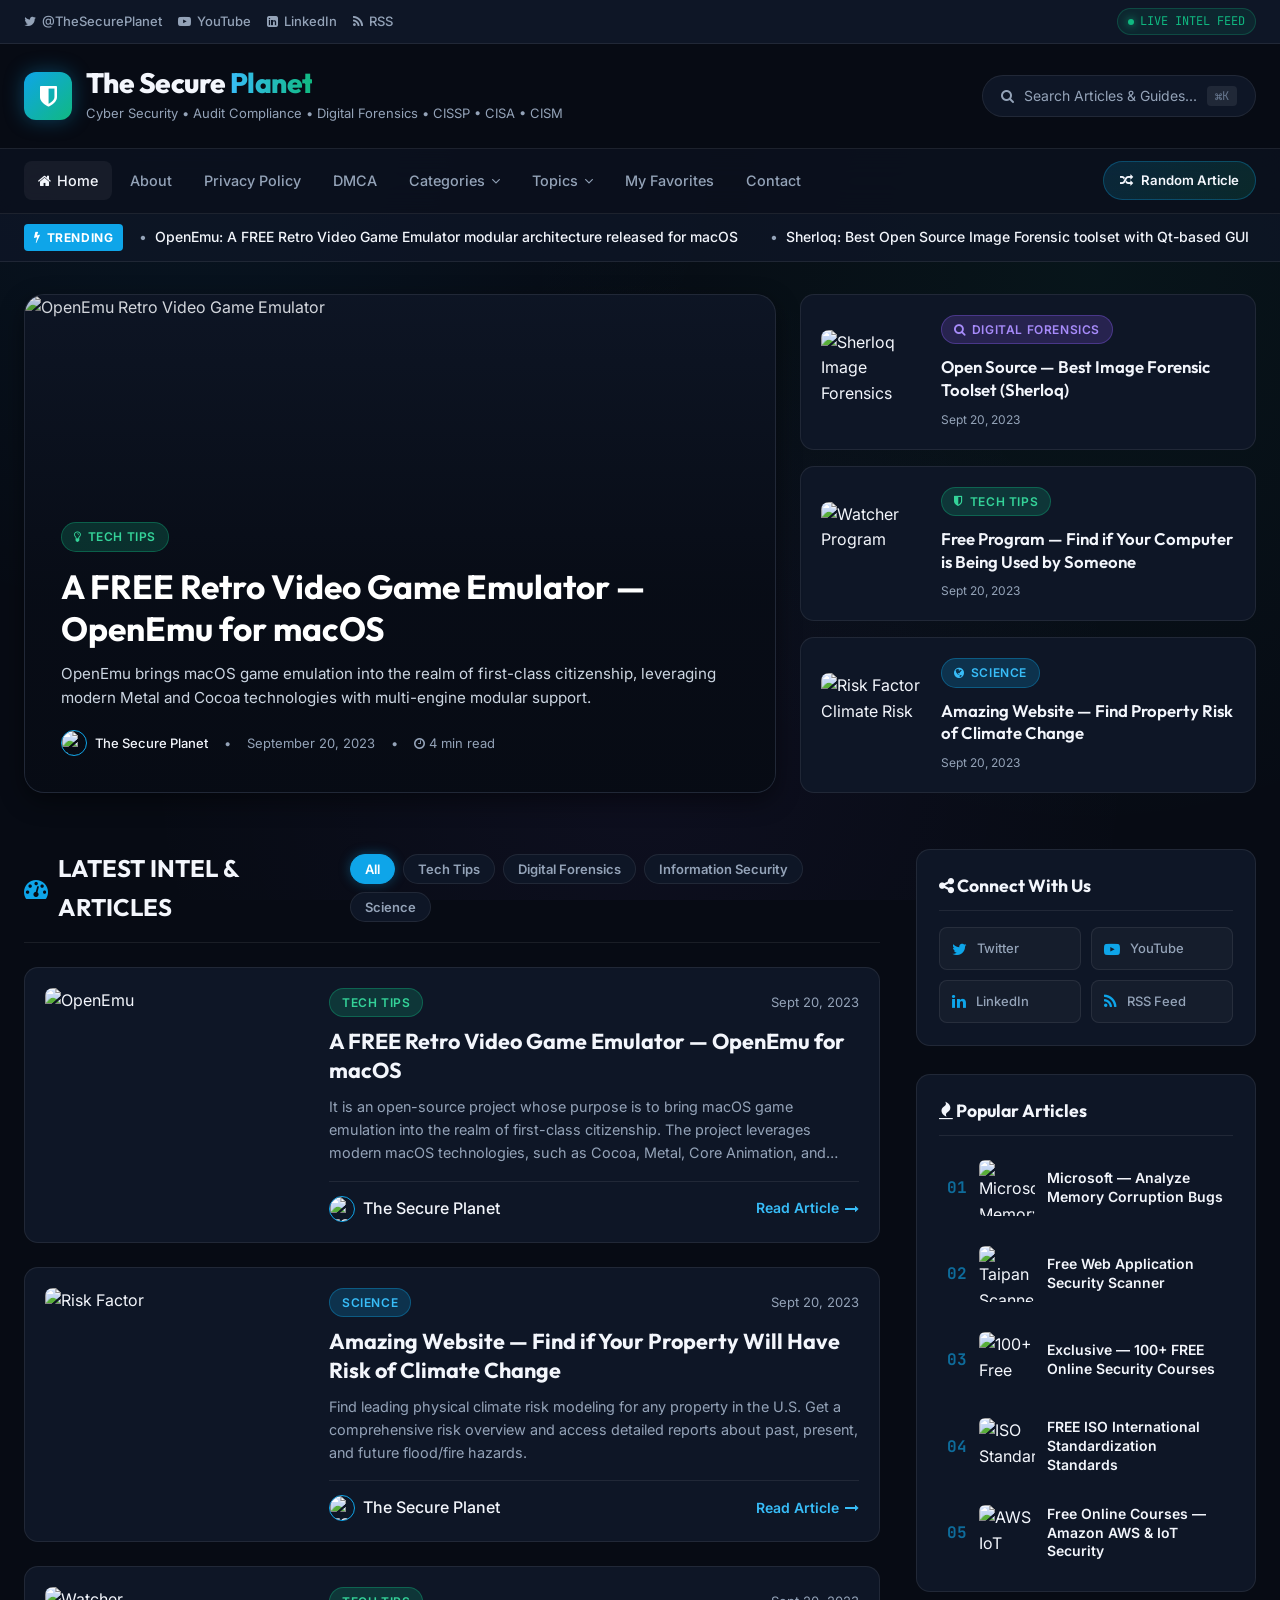
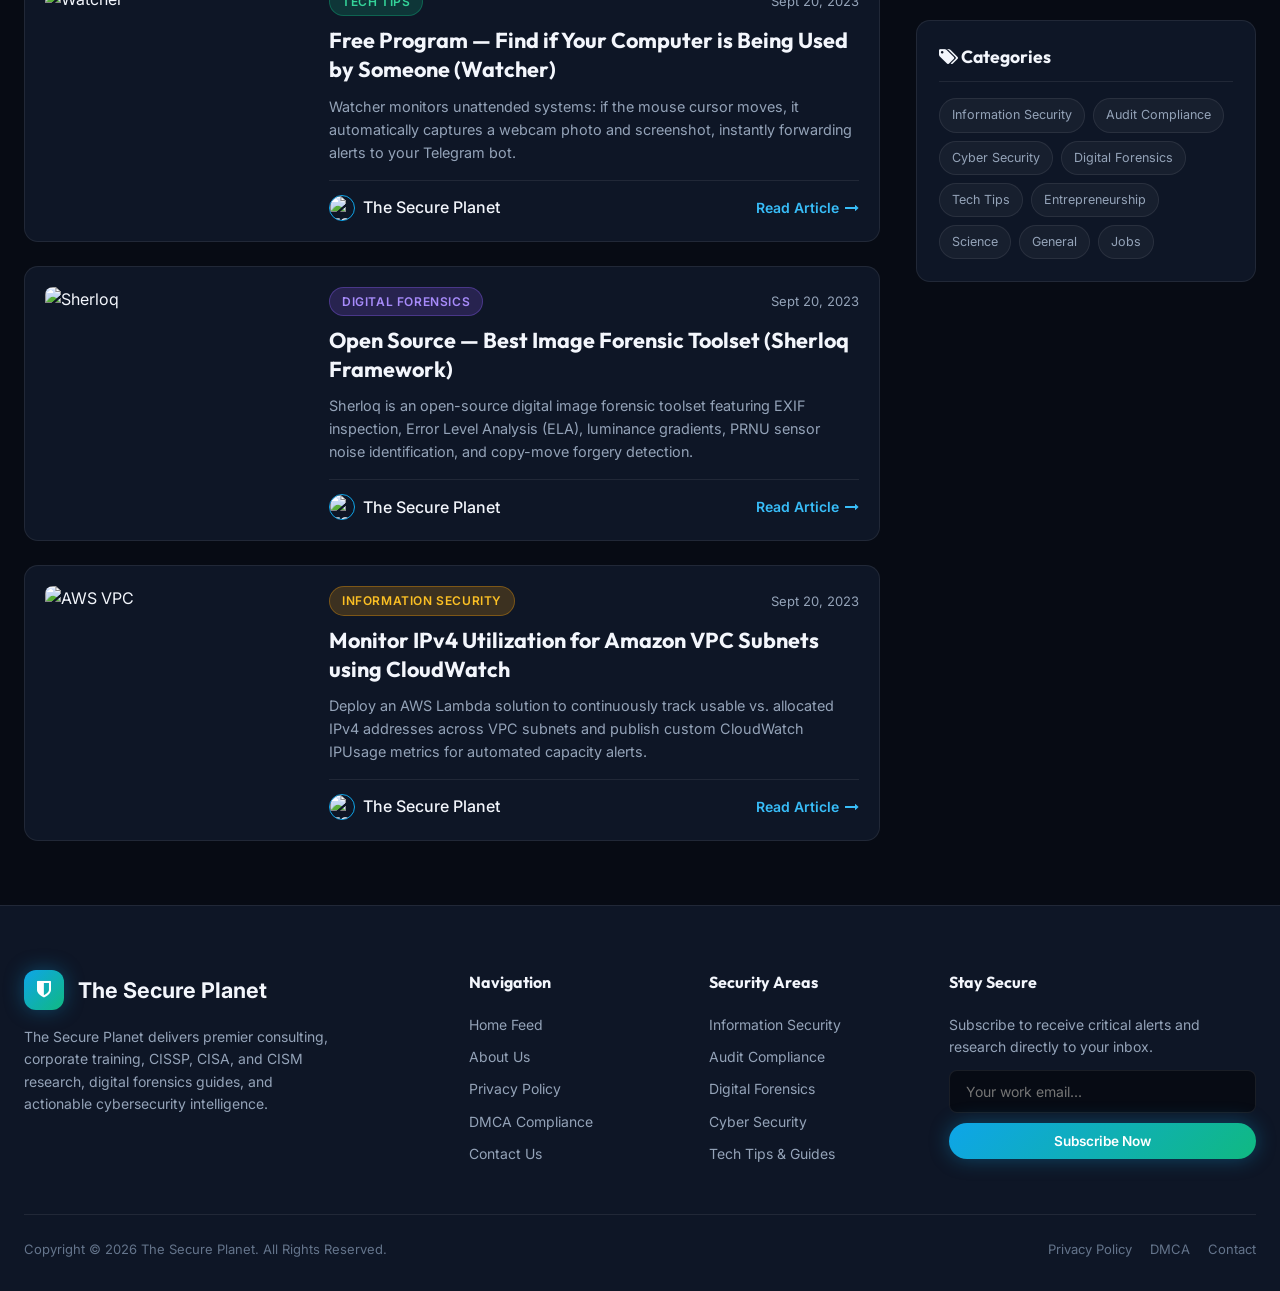
==== index.html @ cfa5892d "Modern minimalistic redesign of www.thesecureplanet.com" ====
<!DOCTYPE html>
<html lang="en">
<head>
  <meta charset="UTF-8" />
  <meta name="viewport" content="width=device-width, initial-scale=1.0" />
  <title>The Secure Planet — Cyber Security, Audit Compliance & Forensics</title>
  <meta name="description" content="The Secure Planet, Cyber Security, Audit Compliance, Digital Forensics, Corporate training, CISSP, CISA, CISM, Information Security consulting" />
  <meta name="keywords" content="The Secure Planet,Information Security,Audit Compliance,Cyber Security,Digital Forensics,TechTips" />
  <link rel="icon" href="https://www.thesecureplanet.com/favicon.ico" />
  
  <!-- FontAwesome 4.7 for exact icon compatibility -->
  <link rel="stylesheet" href="https://maxcdn.bootstrapcdn.com/font-awesome/4.7.0/css/font-awesome.min.css" />
  <!-- Custom Modern Styling -->
  <link rel="stylesheet" href="css/styles.css" />
</head>
<body>

  <!-- TOP BAR -->
  <div class="top-bar">
    <div class="container top-bar-inner">
      <div class="top-social-list">
        <a href="https://www.twitter.com/TheSecurePlanet" target="_blank" title="Twitter">
          <i class="fa fa-twitter"></i> @TheSecurePlanet
        </a>
        <a href="https://goo.gl/t3DX3D" target="_blank" title="YouTube Channel">
          <i class="fa fa-youtube-play"></i> YouTube
        </a>
        <a href="https://www.linkedin.com/in/prakashp" target="_blank" title="LinkedIn">
          <i class="fa fa-linkedin-square"></i> LinkedIn
        </a>
        <a href="https://feeds.feedburner.com/TheSecurePlanet" target="_blank" title="RSS Feeds">
          <i class="fa fa-rss"></i> RSS
        </a>
      </div>
      <div class="top-actions">
        <div class="live-status">
          <span class="live-dot"></span>
          <span>LIVE INTEL FEED</span>
        </div>
      </div>
    </div>
  </div>

  <!-- SITE HEADER -->
  <header class="site-header">
    <div class="container header-branding">
      <div class="brand-logo">
        <a href="index.html" class="logo-shield">
          <i class="fa fa-shield"></i>
        </a>
        <div class="brand-text">
          <h1><a href="index.html">The Secure <span>Planet</span></a></h1>
          <p class="brand-tagline">Cyber Security • Audit Compliance • Digital Forensics • CISSP • CISA • CISM</p>
        </div>
      </div>
      <button class="header-search-btn" id="search-trigger">
        <i class="fa fa-search"></i>
        <span>Search Articles & Guides...</span>
        <span class="search-shortcut">⌘K</span>
      </button>
    </div>
  </header>

  <!-- GLASSMORPHIC STICKY NAVBAR -->
  <nav class="navbar">
    <div class="container navbar-inner">
      <ul class="nav-links">
        <li class="nav-item active">
          <a href="index.html" class="nav-link active-home">
            <i class="fa fa-home"></i> Home
          </a>
        </li>
        <li class="nav-item">
          <a href="about.html" class="nav-link">About</a>
        </li>
        <li class="nav-item">
          <a href="privacy-policy.html" class="nav-link">Privacy Policy</a>
        </li>
        <li class="nav-item">
          <a href="dmca.html" class="nav-link">DMCA</a>
        </li>

        <!-- Categories Dropdown (Matching original site architecture) -->
        <li class="nav-item">
          <a href="#" class="nav-link">
            Categories <i class="fa fa-angle-down"></i>
          </a>
          <div class="dropdown-menu">
            <a href="index.html" class="dropdown-link"><i class="fa fa-shield"></i> Information Security</a>
            <a href="index.html" class="dropdown-link"><i class="fa fa-check-square-o"></i> Audit Compliance</a>
            <a href="index.html" class="dropdown-link"><i class="fa fa-lock"></i> Cyber Security</a>
            <a href="index.html" class="dropdown-link"><i class="fa fa-search-plus"></i> Digital Forensics</a>
            <a href="index.html" class="dropdown-link"><i class="fa fa-lightbulb-o"></i> Tech Tips</a>
            <a href="index.html" class="dropdown-link"><i class="fa fa-rocket"></i> Entrepreneurship</a>
            <a href="index.html" class="dropdown-link"><i class="fa fa-folder-open-o"></i> General</a>
            <a href="index.html" class="dropdown-link"><i class="fa fa-briefcase"></i> Jobs</a>
          </div>
        </li>

        <!-- The Secure Planet Special Menu -->
        <li class="nav-item">
          <a href="#" class="nav-link">
            Topics <i class="fa fa-angle-down"></i>
          </a>
          <div class="dropdown-menu">
            <a href="index.html" class="dropdown-link"><i class="fa fa-terminal"></i> Science</a>
            <a href="index.html" class="dropdown-link"><i class="fa fa-server"></i> Cloud & AWS Security</a>
            <a href="index.html" class="dropdown-link"><i class="fa fa-book"></i> ISO Standards</a>
            <a href="index.html" class="dropdown-link"><i class="fa fa-graduation-cap"></i> Corporate Training</a>
          </div>
        </li>

        <li class="nav-item">
          <a href="post.html" class="nav-link">My Favorites</a>
        </li>
        <li class="nav-item">
          <a href="contact.html" class="nav-link">Contact</a>
        </li>
      </ul>

      <div class="nav-tools">
        <a href="post.html" class="random-post-btn">
          <i class="fa fa-random"></i> Random Article
        </a>
        <button class="mobile-nav-toggle" aria-label="Toggle Menu">
          <i class="fa fa-bars"></i>
        </button>
      </div>
    </div>
  </nav>

  <!-- LIVE BREAKING NEWS TICKER -->
  <div class="news-ticker-bar">
    <div class="container ticker-wrapper">
      <div class="ticker-badge">
        <i class="fa fa-bolt"></i> TRENDING
      </div>
      <div class="ticker-content">
        <div class="ticker-items">
          <div class="ticker-item">
            <span>•</span>
            <a href="post.html">OpenEmu: A FREE Retro Video Game Emulator modular architecture released for macOS</a>
          </div>
          <div class="ticker-item">
            <span>•</span>
            <a href="post.html">Sherloq: Best Open Source Image Forensic toolset with Qt-based GUI</a>
          </div>
          <div class="ticker-item">
            <span>•</span>
            <a href="post.html">Monitor IPv4 utilization for Amazon VPC Subnets with CloudWatch custom metrics</a>
          </div>
          <div class="ticker-item">
            <span>•</span>
            <a href="post.html">India Government releases guideline for Cyber Security in the Power Sector</a>
          </div>
        </div>
      </div>
    </div>
  </div>

  <!-- HERO SPOTLIGHT SECTION -->
  <section class="hero-section">
    <div class="container hero-grid">
      
      <!-- Main Featured Card -->
      <article class="hero-main-card">
        <img src="https://blogger.googleusercontent.com/img/b/R29vZ2xl/AVvXsEhvWwS2mNvKHmo2PHc1Tw5nOTHwQkQDmBKVFsgjzniRXVyqvV911niEBD67Qr1B_ttMeJwpaQz77orAPJg8nRWhuVauwJTPytWSDwo7agUqQcUwjq1DhcZRAO9rQTO0tJUSPB1DZqRsD1Ll_pCfzRwgBL88fffUf-3ttR7uOMKOYFIY893v-tb0US8z_afw/w640-h461/Emu.png" alt="OpenEmu Retro Video Game Emulator" class="hero-main-bg" />
        <div class="hero-overlay"></div>
        <div class="hero-content">
          <span class="cat-badge tech-tips"><i class="fa fa-lightbulb-o"></i> Tech Tips</span>
          <h2 class="hero-title">
            <a href="post.html">A FREE Retro Video Game Emulator — OpenEmu for macOS</a>
          </h2>
          <p class="hero-summary">
            OpenEmu brings macOS game emulation into the realm of first-class citizenship, leveraging modern Metal and Cocoa technologies with multi-engine modular support.
          </p>
          <div class="meta-row">
            <div class="author-chip">
              <img src="https://blogger.googleusercontent.com/img/b/R29vZ2xl/AVvXsEg33fLV-eMF__aAJ8TfolBbXg8p5lUk8cVnZ2fcl-wGIMurRrvKpJqrbbSFqGCFOSKOYSy17Nit5uk8Znu1X0bbzQmR91PJJYDWyQteHGZEF3c_1g9PJ5aq7QKFjf4qJBo/s114/TSP.jpg" alt="Author Avatar" />
              <span>The Secure Planet</span>
            </div>
            <span>•</span>
            <span>September 20, 2023</span>
            <span>•</span>
            <span><i class="fa fa-clock-o"></i> 4 min read</span>
          </div>
        </div>
      </article>

      <!-- Side Featured Grid -->
      <div class="hero-side-grid">
        <article class="side-feature-card">
          <a href="post.html" class="side-thumb">
            <img src="https://blogger.googleusercontent.com/img/b/R29vZ2xl/AVvXsEhEevf8c51ZKIDwKTZtNFtoMJqLwudvCMD-wGtk6ifqgYoNNPpAFJcbnMf52rzspNJluYWjf1Tr6fY3WIdsQVcykGWAT5CqY667rOyQoPehn0Dmd-_hNotYqLDaNYvTOHXPlUjw73ohWp9pH6te9wpy2hbBswThf95S1bl_2sgsGTy9Sp7LiOoYIct_P8Sy/w640-h377/Image%20Forensic.png" alt="Sherloq Image Forensics" />
          </a>
          <div class="side-info">
            <span class="cat-badge forensics" style="margin-bottom:6px;"><i class="fa fa-search"></i> Digital Forensics</span>
            <h3 class="side-title">
              <a href="post.html">Open Source — Best Image Forensic Toolset (Sherloq)</a>
            </h3>
            <div class="meta-row" style="font-size:0.75rem;">
              <span>Sept 20, 2023</span>
            </div>
          </div>
        </article>

        <article class="side-feature-card">
          <a href="post.html" class="side-thumb">
            <img src="https://blogger.googleusercontent.com/img/b/R29vZ2xl/AVvXsEhDD3Zvhk5KXNnV4uqRCmAPQ9qN_YCd0A8VvfRTv6dCREMfoiOq2FS_wR2TsFPf4wTTA18bs1ESNkzjEXarSS48lmT24OHBzuJdqz7CK7mpbtUCutsUFKTy7Wp0nrBigvfr9Dm4y_beQtUedPFEa9YVBsurT74ECKyDH2K48qTa3aHbN6-BciFPaOFMoKn2/w640-h152/Watcher.png" alt="Watcher Program" />
          </a>
          <div class="side-info">
            <span class="cat-badge tech-tips" style="margin-bottom:6px;"><i class="fa fa-shield"></i> Tech Tips</span>
            <h3 class="side-title">
              <a href="post.html">Free Program — Find if Your Computer is Being Used by Someone</a>
            </h3>
            <div class="meta-row" style="font-size:0.75rem;">
              <span>Sept 20, 2023</span>
            </div>
          </div>
        </article>

        <article class="side-feature-card">
          <a href="post.html" class="side-thumb">
            <img src="https://blogger.googleusercontent.com/img/b/R29vZ2xl/AVvXsEg40aFbGvdWEY86Rq1B5oZ7ilikDZONH5y-ciKb4akKPr619P6raWf0-mi9nKV7lDvhrLW94DJxtUT-8WqBF-VauGIYynOOsSS7MhzH2DbEzSpVDQR57WqrF1m8z3P16E6Lt_gytMGAVYQygbr1YJ_a1BhXCVuqiVYMS71s9GAzJufi1Z0Y780weJp3vRye/s16000/Risk%20Factor.png" alt="Risk Factor Climate Risk" />
          </a>
          <div class="side-info">
            <span class="cat-badge science" style="margin-bottom:6px;"><i class="fa fa-globe"></i> Science</span>
            <h3 class="side-title">
              <a href="post.html">Amazing Website — Find Property Risk of Climate Change</a>
            </h3>
            <div class="meta-row" style="font-size:0.75rem;">
              <span>Sept 20, 2023</span>
            </div>
          </div>
        </article>
      </div>

    </div>
  </section>

  <!-- MAIN AREA (ARTICLES + SIDEBAR) -->
  <main class="main-content-area">
    <div class="container layout-grid">
      
      <!-- LEFT MAIN CONTENT -->
      <section class="main-feed">
        <div class="section-header">
          <h2 class="section-heading">
            <i class="fa fa-tachometer"></i> LATEST INTEL & ARTICLES
          </h2>
          
          <!-- Category Filter Pills -->
          <div class="filter-tabs">
            <button class="filter-pill active" data-filter="all">All</button>
            <button class="filter-pill" data-filter="Tech Tips">Tech Tips</button>
            <button class="filter-pill" data-filter="Digital Forensics">Digital Forensics</button>
            <button class="filter-pill" data-filter="Information Security">Information Security</button>
            <button class="filter-pill" data-filter="Science">Science</button>
          </div>
        </div>

        <div class="articles-feed">

          <!-- Card 1 -->
          <article class="article-card" data-category="Tech Tips">
            <a href="post.html" class="article-thumb">
              <img src="https://blogger.googleusercontent.com/img/b/R29vZ2xl/AVvXsEhvWwS2mNvKHmo2PHc1Tw5nOTHwQkQDmBKVFsgjzniRXVyqvV911niEBD67Qr1B_ttMeJwpaQz77orAPJg8nRWhuVauwJTPytWSDwo7agUqQcUwjq1DhcZRAO9rQTO0tJUSPB1DZqRsD1Ll_pCfzRwgBL88fffUf-3ttR7uOMKOYFIY893v-tb0US8z_afw/w640-h461/Emu.png" alt="OpenEmu" />
            </a>
            <div class="article-info">
              <div>
                <div class="article-header-meta">
                  <span class="cat-badge tech-tips" style="margin-bottom:0;">Tech Tips</span>
                  <span class="meta-row">Sept 20, 2023</span>
                </div>
                <h3 class="article-title">
                  <a href="post.html">A FREE Retro Video Game Emulator — OpenEmu for macOS</a>
                </h3>
                <p class="article-excerpt">
                  It is an open-source project whose purpose is to bring macOS game emulation into the realm of first-class citizenship. The project leverages modern macOS technologies, such as Cocoa, Metal, Core Animation, and auto-updating via Sparkle.
                </p>
              </div>
              <div class="article-footer">
                <div class="author-chip">
                  <img src="https://blogger.googleusercontent.com/img/b/R29vZ2xl/AVvXsEg33fLV-eMF__aAJ8TfolBbXg8p5lUk8cVnZ2fcl-wGIMurRrvKpJqrbbSFqGCFOSKOYSy17Nit5uk8Znu1X0bbzQmR91PJJYDWyQteHGZEF3c_1g9PJ5aq7QKFjf4qJBo/s114/TSP.jpg" alt="TSP" />
                  <span>The Secure Planet</span>
                </div>
                <a href="post.html" class="read-more-link">
                  Read Article <i class="fa fa-long-arrow-right"></i>
                </a>
              </div>
            </div>
          </article>

          <!-- Card 2 -->
          <article class="article-card" data-category="Science">
            <a href="post.html" class="article-thumb">
              <img src="https://blogger.googleusercontent.com/img/b/R29vZ2xl/AVvXsEg40aFbGvdWEY86Rq1B5oZ7ilikDZONH5y-ciKb4akKPr619P6raWf0-mi9nKV7lDvhrLW94DJxtUT-8WqBF-VauGIYynOOsSS7MhzH2DbEzSpVDQR57WqrF1m8z3P16E6Lt_gytMGAVYQygbr1YJ_a1BhXCVuqiVYMS71s9GAzJufi1Z0Y780weJp3vRye/s16000/Risk%20Factor.png" alt="Risk Factor" />
            </a>
            <div class="article-info">
              <div>
                <div class="article-header-meta">
                  <span class="cat-badge science" style="margin-bottom:0;">Science</span>
                  <span class="meta-row">Sept 20, 2023</span>
                </div>
                <h3 class="article-title">
                  <a href="post.html">Amazing Website — Find if Your Property Will Have Risk of Climate Change</a>
                </h3>
                <p class="article-excerpt">
                  Find leading physical climate risk modeling for any property in the U.S. Get a comprehensive risk overview and access detailed reports about past, present, and future flood/fire hazards.
                </p>
              </div>
              <div class="article-footer">
                <div class="author-chip">
                  <img src="https://blogger.googleusercontent.com/img/b/R29vZ2xl/AVvXsEg33fLV-eMF__aAJ8TfolBbXg8p5lUk8cVnZ2fcl-wGIMurRrvKpJqrbbSFqGCFOSKOYSy17Nit5uk8Znu1X0bbzQmR91PJJYDWyQteHGZEF3c_1g9PJ5aq7QKFjf4qJBo/s114/TSP.jpg" alt="TSP" />
                  <span>The Secure Planet</span>
                </div>
                <a href="post.html" class="read-more-link">
                  Read Article <i class="fa fa-long-arrow-right"></i>
                </a>
              </div>
            </div>
          </article>

          <!-- Card 3 -->
          <article class="article-card" data-category="Tech Tips">
            <a href="post.html" class="article-thumb">
              <img src="https://blogger.googleusercontent.com/img/b/R29vZ2xl/AVvXsEhDD3Zvhk5KXNnV4uqRCmAPQ9qN_YCd0A8VvfRTv6dCREMfoiOq2FS_wR2TsFPf4wTTA18bs1ESNkzjEXarSS48lmT24OHBzuJdqz7CK7mpbtUCutsUFKTy7Wp0nrBigvfr9Dm4y_beQtUedPFEa9YVBsurT74ECKyDH2K48qTa3aHbN6-BciFPaOFMoKn2/w640-h152/Watcher.png" alt="Watcher" />
            </a>
            <div class="article-info">
              <div>
                <div class="article-header-meta">
                  <span class="cat-badge tech-tips" style="margin-bottom:0;">Tech Tips</span>
                  <span class="meta-row">Sept 20, 2023</span>
                </div>
                <h3 class="article-title">
                  <a href="post.html">Free Program — Find if Your Computer is Being Used by Someone (Watcher)</a>
                </h3>
                <p class="article-excerpt">
                  Watcher monitors unattended systems: if the mouse cursor moves, it automatically captures a webcam photo and screenshot, instantly forwarding alerts to your Telegram bot.
                </p>
              </div>
              <div class="article-footer">
                <div class="author-chip">
                  <img src="https://blogger.googleusercontent.com/img/b/R29vZ2xl/AVvXsEg33fLV-eMF__aAJ8TfolBbXg8p5lUk8cVnZ2fcl-wGIMurRrvKpJqrbbSFqGCFOSKOYSy17Nit5uk8Znu1X0bbzQmR91PJJYDWyQteHGZEF3c_1g9PJ5aq7QKFjf4qJBo/s114/TSP.jpg" alt="TSP" />
                  <span>The Secure Planet</span>
                </div>
                <a href="post.html" class="read-more-link">
                  Read Article <i class="fa fa-long-arrow-right"></i>
                </a>
              </div>
            </div>
          </article>

          <!-- Card 4 -->
          <article class="article-card" data-category="Digital Forensics">
            <a href="post.html" class="article-thumb">
              <img src="https://blogger.googleusercontent.com/img/b/R29vZ2xl/AVvXsEhEevf8c51ZKIDwKTZtNFtoMJqLwudvCMD-wGtk6ifqgYoNNPpAFJcbnMf52rzspNJluYWjf1Tr6fY3WIdsQVcykGWAT5CqY667rOyQoPehn0Dmd-_hNotYqLDaNYvTOHXPlUjw73ohWp9pH6te9wpy2hbBswThf95S1bl_2sgsGTy9Sp7LiOoYIct_P8Sy/w640-h377/Image%20Forensic.png" alt="Sherloq" />
            </a>
            <div class="article-info">
              <div>
                <div class="article-header-meta">
                  <span class="cat-badge forensics" style="margin-bottom:0;">Digital Forensics</span>
                  <span class="meta-row">Sept 20, 2023</span>
                </div>
                <h3 class="article-title">
                  <a href="post.html">Open Source — Best Image Forensic Toolset (Sherloq Framework)</a>
                </h3>
                <p class="article-excerpt">
                  Sherloq is an open-source digital image forensic toolset featuring EXIF inspection, Error Level Analysis (ELA), luminance gradients, PRNU sensor noise identification, and copy-move forgery detection.
                </p>
              </div>
              <div class="article-footer">
                <div class="author-chip">
                  <img src="https://blogger.googleusercontent.com/img/b/R29vZ2xl/AVvXsEg33fLV-eMF__aAJ8TfolBbXg8p5lUk8cVnZ2fcl-wGIMurRrvKpJqrbbSFqGCFOSKOYSy17Nit5uk8Znu1X0bbzQmR91PJJYDWyQteHGZEF3c_1g9PJ5aq7QKFjf4qJBo/s114/TSP.jpg" alt="TSP" />
                  <span>The Secure Planet</span>
                </div>
                <a href="post.html" class="read-more-link">
                  Read Article <i class="fa fa-long-arrow-right"></i>
                </a>
              </div>
            </div>
          </article>

          <!-- Card 5 -->
          <article class="article-card" data-category="Information Security">
            <a href="post.html" class="article-thumb">
              <img src="https://blogger.googleusercontent.com/img/b/R29vZ2xl/AVvXsEhG7IvmikM15gkakaoJM_CNtXT5wbej0_lD3hg8WnPhmRuVBq_j49ohmuUfqDRuKI0DgcPud0qXnnzjfsWoz5CGKXMBdo6Hga6LiX8SwBJhGcEz7rXPCtbbEh4GOdEjBIWgdIIgsJbGrYKfcZSipaMksUprkcYwGO9f5b72Gb2HcP4oOmsf6BB8QbQtsEhp/w640-h198/IP4AWS.png" alt="AWS VPC" />
            </a>
            <div class="article-info">
              <div>
                <div class="article-header-meta">
                  <span class="cat-badge infosec" style="margin-bottom:0;">Information Security</span>
                  <span class="meta-row">Sept 20, 2023</span>
                </div>
                <h3 class="article-title">
                  <a href="post.html">Monitor IPv4 Utilization for Amazon VPC Subnets using CloudWatch</a>
                </h3>
                <p class="article-excerpt">
                  Deploy an AWS Lambda solution to continuously track usable vs. allocated IPv4 addresses across VPC subnets and publish custom CloudWatch IPUsage metrics for automated capacity alerts.
                </p>
              </div>
              <div class="article-footer">
                <div class="author-chip">
                  <img src="https://blogger.googleusercontent.com/img/b/R29vZ2xl/AVvXsEg33fLV-eMF__aAJ8TfolBbXg8p5lUk8cVnZ2fcl-wGIMurRrvKpJqrbbSFqGCFOSKOYSy17Nit5uk8Znu1X0bbzQmR91PJJYDWyQteHGZEF3c_1g9PJ5aq7QKFjf4qJBo/s114/TSP.jpg" alt="TSP" />
                  <span>The Secure Planet</span>
                </div>
                <a href="post.html" class="read-more-link">
                  Read Article <i class="fa fa-long-arrow-right"></i>
                </a>
              </div>
            </div>
          </article>

        </div>
      </section>

      <!-- RIGHT MINIMALISTIC SIDEBAR -->
      <aside class="sidebar">

        <!-- Social Connect Grid -->
        <div class="sidebar-widget">
          <h3 class="widget-title">
            <span><i class="fa fa-share-alt"></i> Connect With Us</span>
          </h3>
          <div class="social-grid">
            <a href="https://www.twitter.com/TheSecurePlanet" target="_blank" class="social-tile">
              <i class="fa fa-twitter"></i> Twitter
            </a>
            <a href="https://goo.gl/t3DX3D" target="_blank" class="social-tile">
              <i class="fa fa-youtube-play"></i> YouTube
            </a>
            <a href="https://www.linkedin.com/in/prakashp" target="_blank" class="social-tile">
              <i class="fa fa-linkedin"></i> LinkedIn
            </a>
            <a href="https://feeds.feedburner.com/TheSecurePlanet" target="_blank" class="social-tile">
              <i class="fa fa-rss"></i> RSS Feed
            </a>
          </div>
        </div>

        <!-- Popular Posts Feed (Exact live articles from old site) -->
        <div class="sidebar-widget">
          <h3 class="widget-title">
            <span><i class="fa fa-fire"></i> Popular Articles</span>
          </h3>
          <div class="popular-list">
            
            <a href="post.html" class="popular-item">
              <span class="popular-item-number">01</span>
              <div class="popular-thumb">
                <img src="https://blogger.googleusercontent.com/img/b/R29vZ2xl/AVvXsEgd_-SZNNTTXFsgSVmvz5clcFtY-8-gNtikAFKOpaSca97fxxOOqsnApMOHG6luzjCnDO2hyphenhyphen8hR95qj9COiMA0YmUZs2-_qkCrTRdVSWXG_rD1E4ceQKswzkyRDOzTJX-rG1ply5rtrsus4/s72-c/VulnScan.png" alt="Microsoft Memory Corruption" />
              </div>
              <span class="popular-title">Microsoft — Analyze Memory Corruption Bugs</span>
            </a>

            <a href="post.html" class="popular-item">
              <span class="popular-item-number">02</span>
              <div class="popular-thumb">
                <img src="https://blogger.googleusercontent.com/img/b/R29vZ2xl/AVvXsEiCh5rJQAflR9_zGGyGILw7k1z1rAZIA5024G6kxgRff8m8PrVmnzwPSVNDvZnmfG9JQxVNQhTUChSQv1olVz577P2wBv3y1FNHQe_uD0xOypjrKKoYy9UwchQQmJ2VW_IhQnvw0jzFSsm9/s72-c/Taipan.jpg" alt="Taipan Scanner" />
              </div>
              <span class="popular-title">Free Web Application Security Scanner</span>
            </a>

            <a href="post.html" class="popular-item">
              <span class="popular-item-number">03</span>
              <div class="popular-thumb">
                <img src="https://blogger.googleusercontent.com/img/b/R29vZ2xl/AVvXsEi2axbFGRbCoIOSMOTkJXiQRC_EupUSHMUU9tiB2B2hsAEOs4PTr9kWvA2oLqaboZAhBm_fYE8GahL_42qykROWiWiLqPURFMRS9wJ8JSL3xdjrWXYZk4AKtCIplhifBbIJlMoSqkJv5qRe/s72-c/FreeCourses.jpg" alt="100+ Free Courses" />
              </div>
              <span class="popular-title">Exclusive — 100+ FREE Online Security Courses</span>
            </a>

            <a href="post.html" class="popular-item">
              <span class="popular-item-number">04</span>
              <div class="popular-thumb">
                <img src="https://blogger.googleusercontent.com/img/b/R29vZ2xl/AVvXsEijXo_rItrvSbPoBTQc4RLW2qr5nxxJX6ua2OEXrWLASj0hQfPgaSQpN0hz28g2WXjxG6sRjYAbBx1RoLVH2XvWq8HskdFoFxAh8QOlKUzzqi-WyN0s2HtDT5fUUb5g03lk3mIWFbcpxzTa/s72-c/ISO.jpg" alt="ISO Standards" />
              </div>
              <span class="popular-title">FREE ISO International Standardization Standards</span>
            </a>

            <a href="post.html" class="popular-item">
              <span class="popular-item-number">05</span>
              <div class="popular-thumb">
                <img src="https://blogger.googleusercontent.com/img/b/R29vZ2xl/AVvXsEi6wHLFCOMgF9vMUp57WnN_13byeZuh5tA9P7eamIDgpyvUFnGzlP5cD5zoKkvHRzNYUC3WqLXUxoWQ4_GVJyAheZesVPQ3el4UAr9PRNkuF1Iiu8uwaOvRsTIMDwFAur_M2DY_3VaU3CyI/s72-c/AWS.png" alt="AWS IoT" />
              </div>
              <span class="popular-title">Free Online Courses — Amazon AWS & IoT Security</span>
            </a>

          </div>
        </div>

        <!-- Categories Cloud -->
        <div class="sidebar-widget">
          <h3 class="widget-title">
            <span><i class="fa fa-tags"></i> Categories</span>
          </h3>
          <div class="categories-cloud">
            <a href="index.html" class="category-tag">Information Security</a>
            <a href="index.html" class="category-tag">Audit Compliance</a>
            <a href="index.html" class="category-tag">Cyber Security</a>
            <a href="index.html" class="category-tag">Digital Forensics</a>
            <a href="index.html" class="category-tag">Tech Tips</a>
            <a href="index.html" class="category-tag">Entrepreneurship</a>
            <a href="index.html" class="category-tag">Science</a>
            <a href="index.html" class="category-tag">General</a>
            <a href="index.html" class="category-tag">Jobs</a>
          </div>
        </div>

      </aside>

    </div>
  </main>

  <!-- SITE FOOTER -->
  <footer class="site-footer">
    <div class="container">
      <div class="footer-grid">
        
        <!-- Brand Info -->
        <div class="footer-brand">
          <a href="index.html" class="brand-logo" style="margin-bottom:12px;">
            <span class="logo-shield" style="width:40px;height:40px;font-size:1.2rem;"><i class="fa fa-shield"></i></span>
            <span class="brand-text" style="font-size:1.35rem;font-weight:700;">The Secure Planet</span>
          </a>
          <p>
            The Secure Planet delivers premier consulting, corporate training, CISSP, CISA, and CISM research, digital forensics guides, and actionable cybersecurity intelligence.
          </p>
        </div>

        <!-- Navigation -->
        <div class="footer-col">
          <h4>Navigation</h4>
          <div class="footer-links">
            <a href="index.html">Home Feed</a>
            <a href="about.html">About Us</a>
            <a href="privacy-policy.html">Privacy Policy</a>
            <a href="dmca.html">DMCA Compliance</a>
            <a href="contact.html">Contact Us</a>
          </div>
        </div>

        <!-- Topics -->
        <div class="footer-col">
          <h4>Security Areas</h4>
          <div class="footer-links">
            <a href="index.html">Information Security</a>
            <a href="index.html">Audit Compliance</a>
            <a href="index.html">Digital Forensics</a>
            <a href="index.html">Cyber Security</a>
            <a href="index.html">Tech Tips & Guides</a>
          </div>
        </div>

        <!-- Newsletter -->
        <div class="footer-col">
          <h4>Stay Secure</h4>
          <p style="font-size:0.875rem;color:var(--text-secondary);">
            Subscribe to receive critical alerts and research directly to your inbox.
          </p>
          <form class="newsletter-form" onsubmit="event.preventDefault(); alert('Subscribed successfully!');">
            <input type="email" placeholder="Your work email..." class="newsletter-input" required />
            <button type="submit" class="btn-primary" style="padding:10px 18px;font-size:0.85rem;justify-content:center;">
              Subscribe Now
            </button>
          </form>
        </div>

      </div>

      <!-- Copyright Bottom Bar -->
      <div class="footer-bottom">
        <div>Copyright © 2026 The Secure Planet. All Rights Reserved.</div>
        <div style="display:flex;gap:18px;">
          <a href="privacy-policy.html">Privacy Policy</a>
          <a href="dmca.html">DMCA</a>
          <a href="contact.html">Contact</a>
        </div>
      </div>
    </div>
  </footer>

  <!-- SEARCH MODAL OVERLAY -->
  <div class="search-modal" id="search-modal">
    <div class="search-modal-content">
      <div class="search-input-wrapper">
        <i class="fa fa-search"></i>
        <input type="text" id="search-input" class="search-modal-input" placeholder="Search articles, guides, CVEs..." />
        <button class="search-close-btn" id="search-close" aria-label="Close search">
          <i class="fa fa-times"></i>
        </button>
      </div>
      <div id="search-results-list" style="margin-top:16px;display:flex;flex-direction:column;gap:8px;">
        <div style="color:var(--text-muted);font-size:0.875rem;padding:8px 0;">
          Type anything to search live articles...
        </div>
      </div>
    </div>
  </div>

  <script src="js/main.js"></script>
</body>
</html>
---- css/styles.css ----
@import url('https://fonts.googleapis.com/css2?family=Inter:wght@300;400;500;600;700&family=JetBrains+Mono:wght@400;500;600&family=Outfit:wght@400;500;600;700;800&display=swap');

/* ==========================================================================
   THE SECURE PLANET — MODERN CYBERSECURITY DESIGN SYSTEM
   ========================================================================== */

:root {
  /* Color Tokens - Premium Dark Obsidian & Cyber Emerald Theme */
  --bg-root: #070B14;
  --bg-surface: #0E1626;
  --bg-card: rgba(18, 28, 48, 0.65);
  --bg-card-hover: rgba(26, 40, 68, 0.85);
  --bg-elevated: #162238;
  --bg-glass: rgba(11, 17, 30, 0.82);
  
  /* Text Tokens */
  --text-main: #F3F6FC;
  --text-secondary: #94A3B8;
  --text-muted: #64748B;
  --text-accent: #38BDF8;
  
  /* Brand & Accents */
  --accent-primary: #0EA5E9;       /* Electric Cyber Blue */
  --accent-primary-hover: #38BDF8;
  --accent-primary-glow: rgba(14, 165, 233, 0.25);
  
  --accent-emerald: #10B981;       /* Secure Green */
  --accent-emerald-glow: rgba(16, 185, 129, 0.22);
  --accent-purple: #8B5CF6;        /* Forensics Violet */
  --accent-amber: #F59E0B;         /* Alert Amber */
  --accent-rose: #F43F5E;          /* Exploit Rose */
  
  /* Borders & Shadows */
  --border-subtle: rgba(255, 255, 255, 0.08);
  --border-strong: rgba(255, 255, 255, 0.16);
  --border-accent: rgba(56, 189, 248, 0.4);
  
  --shadow-sm: 0 4px 12px rgba(0, 0, 0, 0.35);
  --shadow-md: 0 8px 24px rgba(0, 0, 0, 0.45);
  --shadow-lg: 0 16px 40px rgba(0, 0, 0, 0.6);
  --shadow-glow: 0 0 25px rgba(14, 165, 233, 0.18);
  
  /* Typography */
  --font-heading: 'Outfit', sans-serif;
  --font-body: 'Inter', sans-serif;
  --font-mono: 'JetBrains Mono', monospace;
  
  /* Layout & Transitions */
  --radius-sm: 8px;
  --radius-md: 14px;
  --radius-lg: 20px;
  --radius-pill: 9999px;
  
  --transition-fast: 0.18s cubic-bezier(0.4, 0, 0.2, 1);
  --transition-normal: 0.28s cubic-bezier(0.4, 0, 0.2, 1);
  --transition-bounce: 0.4s cubic-bezier(0.34, 1.56, 0.64, 1);
}

/* Light Theme Support (Optional Toggle) */
[data-theme="light"] {
  --bg-root: #F8FAFC;
  --bg-surface: #FFFFFF;
  --bg-card: rgba(255, 255, 255, 0.85);
  --bg-card-hover: #FFFFFF;
  --bg-elevated: #F1F5F9;
  --bg-glass: rgba(255, 255, 255, 0.88);
  
  --text-main: #0F172A;
  --text-secondary: #475569;
  --text-muted: #64748B;
  
  --border-subtle: rgba(15, 23, 42, 0.08);
  --border-strong: rgba(15, 23, 42, 0.15);
  --shadow-sm: 0 4px 12px rgba(15, 23, 42, 0.05);
  --shadow-md: 0 8px 24px rgba(15, 23, 42, 0.08);
}

/* ==========================================================================
   CSS RESET & BASE
   ========================================================================== */
*, *::before, *::after {
  box-sizing: border-box;
  margin: 0;
  padding: 0;
}

html {
  scroll-behavior: smooth;
  font-size: 16px;
}

body {
  font-family: var(--font-body);
  background-color: var(--bg-root);
  color: var(--text-main);
  line-height: 1.6;
  overflow-x: hidden;
  min-height: 100vh;
  display: flex;
  flex-direction: column;
  background-image: 
    radial-gradient(circle at 15% 10%, rgba(14, 165, 233, 0.07) 0%, transparent 40%),
    radial-gradient(circle at 85% 30%, rgba(16, 185, 129, 0.06) 0%, transparent 45%),
    radial-gradient(circle at 50% 85%, rgba(139, 92, 246, 0.05) 0%, transparent 50%);
  background-attachment: fixed;
}

a {
  color: inherit;
  text-decoration: none;
  transition: color var(--transition-fast);
}

img {
  max-width: 100%;
  height: auto;
  display: block;
}

ul {
  list-style: none;
}

button, input, textarea {
  font-family: inherit;
  border: none;
  outline: none;
  background: none;
}

button {
  cursor: pointer;
}

/* Container */
.container {
  width: 100%;
  max-width: 1280px;
  margin: 0 auto;
  padding: 0 24px;
}

/* ==========================================================================
   TOP BAR & HEADER
   ========================================================================== */
.top-bar {
  background: var(--bg-surface);
  border-bottom: 1px solid var(--border-subtle);
  font-size: 0.8125rem;
  padding: 8px 0;
}

.top-bar-inner {
  display: flex;
  justify-content: space-between;
  align-items: center;
}

.top-social-list {
  display: flex;
  align-items: center;
  gap: 16px;
}

.top-social-list a {
  color: var(--text-secondary);
  display: flex;
  align-items: center;
  gap: 6px;
  font-weight: 500;
  transition: all var(--transition-fast);
}

.top-social-list a:hover {
  color: var(--accent-primary-hover);
  transform: translateY(-1px);
}

.top-actions {
  display: flex;
  align-items: center;
  gap: 16px;
}

.live-status {
  display: flex;
  align-items: center;
  gap: 6px;
  font-family: var(--font-mono);
  font-size: 0.75rem;
  color: var(--accent-emerald);
  background: rgba(16, 185, 129, 0.1);
  padding: 3px 10px;
  border-radius: var(--radius-pill);
  border: 1px solid rgba(16, 185, 129, 0.25);
}

.live-dot {
  width: 6px;
  height: 6px;
  background: var(--accent-emerald);
  border-radius: 50%;
  box-shadow: 0 0 8px var(--accent-emerald);
  animation: pulse-glow 2s infinite;
}

@keyframes pulse-glow {
  0%, 100% { opacity: 1; transform: scale(1); }
  50% { opacity: 0.4; transform: scale(0.85); }
}

/* Main Site Header */
.site-header {
  padding: 24px 0;
  background: var(--bg-root);
}

.header-branding {
  display: flex;
  justify-content: space-between;
  align-items: center;
}

.brand-logo {
  display: flex;
  align-items: center;
  gap: 14px;
}

.logo-shield {
  width: 48px;
  height: 48px;
  border-radius: 12px;
  background: linear-gradient(135deg, var(--accent-primary), var(--accent-emerald));
  display: flex;
  align-items: center;
  justify-content: center;
  font-size: 1.5rem;
  color: #fff;
  box-shadow: 0 0 20px rgba(14, 165, 233, 0.35);
  font-weight: 800;
  position: relative;
}

.brand-text h1 {
  font-family: var(--font-heading);
  font-size: 1.75rem;
  font-weight: 800;
  letter-spacing: -0.02em;
  color: var(--text-main);
  line-height: 1.1;
}

.brand-text h1 span {
  background: linear-gradient(90deg, var(--accent-primary-hover), var(--accent-emerald));
  -webkit-background-clip: text;
  -webkit-text-fill-color: transparent;
}

.brand-tagline {
  font-size: 0.8125rem;
  color: var(--text-secondary);
  margin-top: 4px;
  max-width: 580px;
}

.header-search-btn {
  display: flex;
  align-items: center;
  gap: 10px;
  background: var(--bg-surface);
  border: 1px solid var(--border-subtle);
  color: var(--text-secondary);
  padding: 10px 18px;
  border-radius: var(--radius-pill);
  font-size: 0.875rem;
  transition: all var(--transition-normal);
  cursor: pointer;
}

.header-search-btn:hover {
  border-color: var(--accent-primary);
  color: var(--text-main);
  box-shadow: 0 0 15px rgba(14, 165, 233, 0.15);
}

.search-shortcut {
  font-family: var(--font-mono);
  font-size: 0.75rem;
  background: rgba(255, 255, 255, 0.08);
  padding: 2px 8px;
  border-radius: 4px;
  color: var(--text-muted);
}

/* ==========================================================================
   NAVIGATION BAR (STICKY & GLASSMORPHIC)
   ========================================================================== */
.navbar {
  position: sticky;
  top: 0;
  z-index: 1000;
  background: var(--bg-glass);
  backdrop-filter: blur(16px);
  -webkit-backdrop-filter: blur(16px);
  border-top: 1px solid var(--border-subtle);
  border-bottom: 1px solid var(--border-subtle);
}

.navbar-inner {
  display: flex;
  justify-content: space-between;
  align-items: center;
  height: 64px;
}

.nav-links {
  display: flex;
  align-items: center;
  gap: 4px;
}

.nav-item {
  position: relative;
}

.nav-link {
  display: flex;
  align-items: center;
  gap: 6px;
  padding: 8px 14px;
  font-weight: 500;
  font-size: 0.9rem;
  color: var(--text-secondary);
  border-radius: var(--radius-sm);
  transition: all var(--transition-fast);
}

.nav-link:hover, .nav-item.active .nav-link {
  color: var(--text-main);
  background: rgba(255, 255, 255, 0.05);
}

.nav-link.active-home {
  color: var(--accent-primary-hover);
}

/* Dropdown */
.dropdown-menu {
  position: absolute;
  top: calc(100% + 8px);
  left: 0;
  min-width: 240px;
  background: var(--bg-surface);
  border: 1px solid var(--border-strong);
  border-radius: var(--radius-md);
  padding: 8px;
  box-shadow: var(--shadow-lg);
  opacity: 0;
  visibility: hidden;
  transform: translateY(-8px);
  transition: all var(--transition-fast);
  z-index: 100;
}

.nav-item:hover .dropdown-menu {
  opacity: 1;
  visibility: visible;
  transform: translateY(0);
}

.dropdown-link {
  display: flex;
  align-items: center;
  gap: 10px;
  padding: 10px 12px;
  border-radius: var(--radius-sm);
  color: var(--text-secondary);
  font-size: 0.875rem;
  transition: all var(--transition-fast);
}

.dropdown-link:hover {
  background: rgba(14, 165, 233, 0.1);
  color: var(--accent-primary-hover);
  padding-left: 16px;
}

/* Nav Right Tools */
.nav-tools {
  display: flex;
  align-items: center;
  gap: 12px;
}

.random-post-btn {
  display: flex;
  align-items: center;
  gap: 8px;
  padding: 8px 16px;
  background: linear-gradient(135deg, rgba(14, 165, 233, 0.15), rgba(16, 185, 129, 0.15));
  border: 1px solid rgba(14, 165, 233, 0.3);
  border-radius: var(--radius-pill);
  color: var(--text-main);
  font-size: 0.825rem;
  font-weight: 600;
  transition: all var(--transition-normal);
}

.random-post-btn:hover {
  background: linear-gradient(135deg, var(--accent-primary), var(--accent-emerald));
  border-color: transparent;
  color: #fff;
  box-shadow: 0 0 16px rgba(14, 165, 233, 0.35);
  transform: translateY(-1px);
}

/* Mobile Nav Toggle */
.mobile-nav-toggle {
  display: none;
  font-size: 1.4rem;
  color: var(--text-secondary);
  padding: 8px;
}

/* ==========================================================================
   BREAKING NEWS TICKER
   ========================================================================== */
.news-ticker-bar {
  background: rgba(14, 22, 38, 0.8);
  border-bottom: 1px solid var(--border-subtle);
  padding: 10px 0;
}

.ticker-wrapper {
  display: flex;
  align-items: center;
  gap: 16px;
  overflow: hidden;
}

.ticker-badge {
  display: flex;
  align-items: center;
  gap: 6px;
  background: var(--accent-primary);
  color: #fff;
  font-size: 0.75rem;
  font-weight: 700;
  padding: 4px 10px;
  border-radius: 4px;
  text-transform: uppercase;
  letter-spacing: 0.05em;
  flex-shrink: 0;
}

.ticker-content {
  display: flex;
  align-items: center;
  overflow: hidden;
  flex: 1;
}

.ticker-items {
  display: flex;
  align-items: center;
  gap: 32px;
  animation: ticker-slide 28s linear infinite;
  white-space: nowrap;
}

.ticker-items:hover {
  animation-play-state: paused;
}

@keyframes ticker-slide {
  0% { transform: translateX(0); }
  100% { transform: translateX(-50%); }
}

.ticker-item {
  display: flex;
  align-items: center;
  gap: 8px;
  font-size: 0.875rem;
  color: var(--text-secondary);
}

.ticker-item a {
  color: var(--text-main);
  font-weight: 500;
}

.ticker-item a:hover {
  color: var(--accent-primary-hover);
}

/* ==========================================================================
   HERO / FEATURED SECTION
   ========================================================================== */
.hero-section {
  padding: 32px 0 24px;
}

.hero-grid {
  display: grid;
  grid-template-columns: 1.65fr 1fr;
  gap: 24px;
}

/* Hero Spotlight Card */
.hero-main-card {
  position: relative;
  border-radius: var(--radius-lg);
  overflow: hidden;
  min-height: 440px;
  background: var(--bg-surface);
  border: 1px solid var(--border-subtle);
  display: flex;
  flex-direction: column;
  justify-content: flex-end;
  padding: 36px;
  box-shadow: var(--shadow-md);
  transition: all var(--transition-normal);
}

.hero-main-card:hover {
  border-color: var(--border-strong);
  transform: translateY(-3px);
  box-shadow: var(--shadow-lg);
}

.hero-main-bg {
  position: absolute;
  top: 0;
  left: 0;
  width: 100%;
  height: 100%;
  object-fit: cover;
  z-index: 1;
  transition: transform 0.6s ease;
}

.hero-main-card:hover .hero-main-bg {
  transform: scale(1.04);
}

.hero-overlay {
  position: absolute;
  top: 0;
  left: 0;
  width: 100%;
  height: 100%;
  background: linear-gradient(180deg, rgba(7, 11, 20, 0.1) 0%, rgba(7, 11, 20, 0.88) 60%, rgba(7, 11, 20, 0.98) 100%);
  z-index: 2;
}

.hero-content {
  position: relative;
  z-index: 3;
}

.cat-badge {
  display: inline-flex;
  align-items: center;
  gap: 6px;
  font-size: 0.75rem;
  font-weight: 600;
  text-transform: uppercase;
  letter-spacing: 0.05em;
  padding: 4px 12px;
  border-radius: var(--radius-pill);
  margin-bottom: 14px;
}

.cat-badge.tech-tips { background: rgba(16, 185, 129, 0.2); color: #34D399; border: 1px solid rgba(16, 185, 129, 0.35); }
.cat-badge.science { background: rgba(14, 165, 233, 0.2); color: #38BDF8; border: 1px solid rgba(14, 165, 233, 0.35); }
.cat-badge.forensics { background: rgba(139, 92, 246, 0.2); color: #A78BFA; border: 1px solid rgba(139, 92, 246, 0.35); }
.cat-badge.infosec { background: rgba(245, 158, 11, 0.2); color: #FBBF24; border: 1px solid rgba(245, 158, 11, 0.35); }
.cat-badge.cybersec { background: rgba(244, 63, 94, 0.2); color: #FB7185; border: 1px solid rgba(244, 63, 94, 0.35); }

.hero-title {
  font-family: var(--font-heading);
  font-size: 2.1rem;
  font-weight: 700;
  line-height: 1.25;
  margin-bottom: 12px;
  color: #fff;
}

.hero-title a:hover {
  color: var(--accent-primary-hover);
}

.hero-summary {
  color: #CBD5E1;
  font-size: 0.95rem;
  line-height: 1.6;
  margin-bottom: 20px;
  display: -webkit-box;
  -webkit-line-clamp: 2;
  -webkit-box-orient: vertical;
  overflow: hidden;
}

.meta-row {
  display: flex;
  align-items: center;
  gap: 16px;
  font-size: 0.8125rem;
  color: var(--text-secondary);
}

.author-chip {
  display: flex;
  align-items: center;
  gap: 8px;
  color: var(--text-main);
  font-weight: 500;
}

.author-chip img {
  width: 26px;
  height: 26px;
  border-radius: 50%;
  border: 1px solid var(--accent-primary);
}

/* Hero Side Grid */
.hero-side-grid {
  display: flex;
  flex-direction: column;
  gap: 16px;
}

.side-feature-card {
  flex: 1;
  background: var(--bg-surface);
  border: 1px solid var(--border-subtle);
  border-radius: var(--radius-md);
  padding: 20px;
  display: flex;
  gap: 16px;
  align-items: center;
  transition: all var(--transition-normal);
}

.side-feature-card:hover {
  border-color: var(--border-strong);
  background: var(--bg-card-hover);
  transform: translateX(4px);
}

.side-thumb {
  width: 104px;
  height: 84px;
  border-radius: var(--radius-sm);
  overflow: hidden;
  flex-shrink: 0;
  position: relative;
}

.side-thumb img {
  width: 100%;
  height: 100%;
  object-fit: cover;
}

.side-info {
  flex: 1;
}

.side-title {
  font-family: var(--font-heading);
  font-size: 1.05rem;
  font-weight: 600;
  line-height: 1.35;
  margin: 6px 0 8px;
}

.side-title a:hover {
  color: var(--accent-primary-hover);
}

/* ==========================================================================
   TRENDING CATEGORY FILTERS & MAIN CONTENT
   ========================================================================== */
.main-content-area {
  padding: 32px 0 64px;
}

.layout-grid {
  display: grid;
  grid-template-columns: 1fr 340px;
  gap: 36px;
}

.section-header {
  display: flex;
  justify-content: space-between;
  align-items: center;
  margin-bottom: 24px;
  padding-bottom: 16px;
  border-bottom: 1px solid var(--border-subtle);
}

.section-heading {
  font-family: var(--font-heading);
  font-size: 1.5rem;
  font-weight: 700;
  display: flex;
  align-items: center;
  gap: 10px;
}

.section-heading i {
  color: var(--accent-primary);
}

/* Filter Pills */
.filter-tabs {
  display: flex;
  gap: 8px;
  flex-wrap: wrap;
}

.filter-pill {
  padding: 6px 14px;
  border-radius: var(--radius-pill);
  font-size: 0.8125rem;
  font-weight: 600;
  background: var(--bg-surface);
  border: 1px solid var(--border-subtle);
  color: var(--text-secondary);
  transition: all var(--transition-fast);
  cursor: pointer;
}

.filter-pill:hover, .filter-pill.active {
  background: var(--accent-primary);
  color: #fff;
  border-color: var(--accent-primary);
  box-shadow: 0 0 12px rgba(14, 165, 233, 0.35);
}

/* Articles Feed List */
.articles-feed {
  display: flex;
  flex-direction: column;
  gap: 24px;
}

.article-card {
  display: grid;
  grid-template-columns: 260px 1fr;
  gap: 24px;
  background: var(--bg-surface);
  border: 1px solid var(--border-subtle);
  border-radius: var(--radius-md);
  padding: 20px;
  transition: all var(--transition-normal);
}

.article-card:hover {
  border-color: var(--border-strong);
  background: var(--bg-card-hover);
  transform: translateY(-2px);
  box-shadow: var(--shadow-sm);
}

.article-thumb {
  position: relative;
  border-radius: var(--radius-sm);
  overflow: hidden;
  height: 180px;
}

.article-thumb img {
  width: 100%;
  height: 100%;
  object-fit: cover;
  transition: transform 0.4s ease;
}

.article-card:hover .article-thumb img {
  transform: scale(1.06);
}

.article-info {
  display: flex;
  flex-direction: column;
  justify-content: space-between;
}

.article-header-meta {
  display: flex;
  align-items: center;
  justify-content: space-between;
  margin-bottom: 10px;
}

.article-title {
  font-family: var(--font-heading);
  font-size: 1.35rem;
  font-weight: 700;
  line-height: 1.35;
  margin-bottom: 10px;
}

.article-title a:hover {
  color: var(--accent-primary-hover);
}

.article-excerpt {
  color: var(--text-secondary);
  font-size: 0.9rem;
  line-height: 1.6;
  margin-bottom: 16px;
  display: -webkit-box;
  -webkit-line-clamp: 3;
  -webkit-box-orient: vertical;
  overflow: hidden;
}

.article-footer {
  display: flex;
  align-items: center;
  justify-content: space-between;
  padding-top: 14px;
  border-top: 1px solid var(--border-subtle);
}

.read-more-link {
  display: inline-flex;
  align-items: center;
  gap: 6px;
  font-size: 0.875rem;
  font-weight: 600;
  color: var(--accent-primary-hover);
  transition: gap var(--transition-fast);
}

.read-more-link:hover {
  gap: 10px;
}

/* ==========================================================================
   MINIMALISTIC RIGHT SIDEBAR
   ========================================================================== */
.sidebar {
  display: flex;
  flex-direction: column;
  gap: 28px;
}

.sidebar-widget {
  background: var(--bg-surface);
  border: 1px solid var(--border-subtle);
  border-radius: var(--radius-md);
  padding: 22px;
}

.widget-title {
  font-family: var(--font-heading);
  font-size: 1.1rem;
  font-weight: 700;
  margin-bottom: 16px;
  padding-bottom: 10px;
  border-bottom: 1px solid var(--border-subtle);
  display: flex;
  align-items: center;
  justify-content: space-between;
}

/* Social Grid Widget */
.social-grid {
  display: grid;
  grid-template-columns: 1fr 1fr;
  gap: 10px;
}

.social-tile {
  display: flex;
  align-items: center;
  gap: 10px;
  padding: 10px 12px;
  background: rgba(255, 255, 255, 0.03);
  border: 1px solid var(--border-subtle);
  border-radius: var(--radius-sm);
  font-size: 0.8125rem;
  font-weight: 500;
  color: var(--text-secondary);
  transition: all var(--transition-fast);
}

.social-tile:hover {
  color: var(--text-main);
  background: rgba(14, 165, 233, 0.12);
  border-color: var(--accent-primary);
}

.social-tile i {
  font-size: 1rem;
  color: var(--accent-primary);
}

/* Popular Posts Feed */
.popular-list {
  display: flex;
  flex-direction: column;
  gap: 14px;
}

.popular-item {
  display: flex;
  gap: 12px;
  align-items: center;
  padding: 8px;
  border-radius: var(--radius-sm);
  transition: background var(--transition-fast);
}

.popular-item:hover {
  background: rgba(255, 255, 255, 0.04);
}

.popular-item-number {
  font-family: var(--font-mono);
  font-size: 1rem;
  font-weight: 700;
  color: var(--accent-primary);
  opacity: 0.6;
  width: 22px;
}

.popular-thumb {
  width: 56px;
  height: 56px;
  border-radius: 6px;
  overflow: hidden;
  flex-shrink: 0;
}

.popular-thumb img {
  width: 100%;
  height: 100%;
  object-fit: cover;
}

.popular-title {
  font-size: 0.875rem;
  font-weight: 600;
  line-height: 1.35;
}

.popular-title a:hover {
  color: var(--accent-primary-hover);
}

/* Categories Cloud */
.categories-cloud {
  display: flex;
  flex-wrap: wrap;
  gap: 8px;
}

.category-tag {
  display: inline-flex;
  align-items: center;
  gap: 6px;
  padding: 6px 12px;
  background: rgba(255, 255, 255, 0.04);
  border: 1px solid var(--border-subtle);
  border-radius: var(--radius-pill);
  font-size: 0.785rem;
  color: var(--text-secondary);
  transition: all var(--transition-fast);
}

.category-tag:hover {
  background: var(--accent-primary);
  color: #fff;
  border-color: var(--accent-primary);
}

/* ==========================================================================
   ARTICLE POST PAGE SPECIFICS
   ========================================================================== */
.post-container {
  max-width: 900px;
  margin: 0 auto;
  padding: 36px 24px 72px;
}

.breadcrumb {
  display: flex;
  align-items: center;
  gap: 8px;
  font-size: 0.85rem;
  color: var(--text-muted);
  margin-bottom: 24px;
}

.breadcrumb a {
  color: var(--text-secondary);
}

.breadcrumb a:hover {
  color: var(--accent-primary-hover);
}

.post-header-main {
  margin-bottom: 32px;
  padding-bottom: 24px;
  border-bottom: 1px solid var(--border-subtle);
}

.post-main-title {
  font-family: var(--font-heading);
  font-size: 2.6rem;
  font-weight: 800;
  line-height: 1.25;
  margin-bottom: 20px;
  color: var(--text-main);
}

.post-author-bar {
  display: flex;
  align-items: center;
  justify-content: space-between;
  flex-wrap: wrap;
  gap: 16px;
}

.author-info {
  display: flex;
  align-items: center;
  gap: 12px;
}

.author-info img {
  width: 44px;
  height: 44px;
  border-radius: 50%;
  border: 2px solid var(--accent-primary);
}

.author-names h4 {
  font-size: 0.95rem;
  font-weight: 600;
  color: var(--text-main);
}

.author-names span {
  font-size: 0.8rem;
  color: var(--text-muted);
}

/* Post Content Typography */
.post-body {
  font-size: 1.1rem;
  line-height: 1.85;
  color: var(--text-main);
}

.post-body p {
  margin-bottom: 24px;
}

.post-body h2 {
  font-family: var(--font-heading);
  font-size: 1.75rem;
  font-weight: 700;
  margin: 40px 0 16px;
  color: #fff;
}

.post-body h3 {
  font-family: var(--font-heading);
  font-size: 1.35rem;
  font-weight: 600;
  margin: 28px 0 14px;
  color: #E2E8F0;
}

.post-body ul, .post-body ol {
  margin: 0 0 24px 24px;
  color: var(--text-secondary);
}

.post-body li {
  margin-bottom: 8px;
}

.post-featured-image {
  border-radius: var(--radius-md);
  overflow: hidden;
  margin: 28px 0;
  border: 1px solid var(--border-subtle);
  box-shadow: var(--shadow-md);
}

/* Callout Box / Download CTA */
.download-cta-box {
  background: linear-gradient(135deg, rgba(14, 165, 233, 0.1), rgba(16, 185, 129, 0.1));
  border: 1px solid var(--border-strong);
  border-radius: var(--radius-md);
  padding: 32px;
  margin: 40px 0;
  text-align: center;
}

.download-cta-box h3 {
  margin-top: 0;
  margin-bottom: 8px;
}

.download-cta-box p {
  color: var(--text-secondary);
  margin-bottom: 20px;
  font-size: 0.95rem;
}

.btn-primary {
  display: inline-flex;
  align-items: center;
  gap: 10px;
  background: linear-gradient(135deg, var(--accent-primary), var(--accent-emerald));
  color: #fff;
  font-weight: 600;
  font-size: 0.95rem;
  padding: 14px 28px;
  border-radius: var(--radius-pill);
  box-shadow: 0 0 20px rgba(14, 165, 233, 0.35);
  transition: all var(--transition-normal);
}

.btn-primary:hover {
  transform: translateY(-2px);
  box-shadow: 0 0 30px rgba(16, 185, 129, 0.5);
}

/* Code Snippet / Commands */
.code-block {
  background: #060911;
  border: 1px solid var(--border-subtle);
  border-radius: var(--radius-sm);
  padding: 18px 20px;
  margin: 20px 0;
  font-family: var(--font-mono);
  font-size: 0.9rem;
  color: #38BDF8;
  overflow-x: auto;
  position: relative;
}

/* Post Footer & Share */
.post-share-bar {
  display: flex;
  align-items: center;
  justify-content: space-between;
  padding: 24px 0;
  margin-top: 40px;
  border-top: 1px solid var(--border-subtle);
  border-bottom: 1px solid var(--border-subtle);
}

.share-buttons {
  display: flex;
  gap: 10px;
}

.share-btn {
  width: 40px;
  height: 40px;
  border-radius: 50%;
  background: var(--bg-surface);
  border: 1px solid var(--border-subtle);
  display: flex;
  align-items: center;
  justify-content: center;
  color: var(--text-secondary);
  transition: all var(--transition-fast);
}

.share-btn:hover {
  background: var(--accent-primary);
  color: #fff;
  border-color: var(--accent-primary);
}

/* Comments Tabs */
.comment-section {
  margin-top: 48px;
}

.comment-tabs-header {
  display: flex;
  gap: 12px;
  border-bottom: 1px solid var(--border-subtle);
  padding-bottom: 16px;
  margin-bottom: 24px;
}

.comment-tab-btn {
  padding: 8px 18px;
  border-radius: var(--radius-sm);
  font-weight: 600;
  font-size: 0.875rem;
  color: var(--text-secondary);
  background: rgba(255, 255, 255, 0.04);
  transition: all var(--transition-fast);
}

.comment-tab-btn.active, .comment-tab-btn:hover {
  background: var(--accent-primary);
  color: #fff;
}

/* ==========================================================================
   FOOTER
   ========================================================================== */
.site-footer {
  background: var(--bg-surface);
  border-top: 1px solid var(--border-subtle);
  padding: 64px 0 32px;
  margin-top: auto;
}

.footer-grid {
  display: grid;
  grid-template-columns: 2fr 1fr 1fr 1.5fr;
  gap: 36px;
  margin-bottom: 48px;
}

.footer-brand p {
  color: var(--text-secondary);
  font-size: 0.875rem;
  margin: 16px 0;
  max-width: 320px;
}

.footer-col h4 {
  font-family: var(--font-heading);
  font-size: 1rem;
  font-weight: 700;
  margin-bottom: 18px;
}

.footer-links {
  display: flex;
  flex-direction: column;
  gap: 10px;
  font-size: 0.875rem;
  color: var(--text-secondary);
}

.footer-links a:hover {
  color: var(--accent-primary-hover);
}

/* Newsletter Box */
.newsletter-form {
  display: flex;
  flex-direction: column;
  gap: 10px;
  margin-top: 12px;
}

.newsletter-input {
  background: var(--bg-root);
  border: 1px solid var(--border-subtle);
  padding: 12px 16px;
  border-radius: var(--radius-sm);
  color: var(--text-main);
  font-size: 0.875rem;
}

.newsletter-input:focus {
  border-color: var(--accent-primary);
}

.footer-bottom {
  border-top: 1px solid var(--border-subtle);
  padding-top: 24px;
  display: flex;
  justify-content: space-between;
  align-items: center;
  font-size: 0.8125rem;
  color: var(--text-muted);
}

/* ==========================================================================
   SEARCH OVERLAY MODAL
   ========================================================================== */
.search-modal {
  position: fixed;
  top: 0;
  left: 0;
  width: 100%;
  height: 100%;
  background: rgba(7, 11, 20, 0.85);
  backdrop-filter: blur(12px);
  z-index: 2000;
  display: flex;
  align-items: flex-start;
  justify-content: center;
  padding-top: 12vh;
  opacity: 0;
  pointer-events: none;
  transition: all var(--transition-normal);
}

.search-modal.open {
  opacity: 1;
  pointer-events: all;
}

.search-modal-content {
  width: 100%;
  max-width: 640px;
  background: var(--bg-surface);
  border: 1px solid var(--border-strong);
  border-radius: var(--radius-lg);
  padding: 24px;
  box-shadow: var(--shadow-lg);
}

.search-input-wrapper {
  display: flex;
  align-items: center;
  gap: 14px;
  border-bottom: 1px solid var(--border-subtle);
  padding-bottom: 16px;
}

.search-input-wrapper i {
  font-size: 1.25rem;
  color: var(--text-muted);
}

.search-modal-input {
  flex: 1;
  font-size: 1.2rem;
  color: var(--text-main);
}

.search-close-btn {
  color: var(--text-secondary);
  font-size: 1.25rem;
  padding: 6px;
}

/* Responsive Rules */
@media (max-width: 1024px) {
  .hero-grid {
    grid-template-columns: 1fr;
  }
  .layout-grid {
    grid-template-columns: 1fr;
  }
  .footer-grid {
    grid-template-columns: 1fr 1fr;
  }
}

@media (max-width: 768px) {
  .nav-links {
    display: none;
  }
  .mobile-nav-toggle {
    display: block;
  }
  .article-card {
    grid-template-columns: 1fr;
  }
  .article-thumb {
    height: 200px;
  }
  .footer-grid {
    grid-template-columns: 1fr;
  }
}
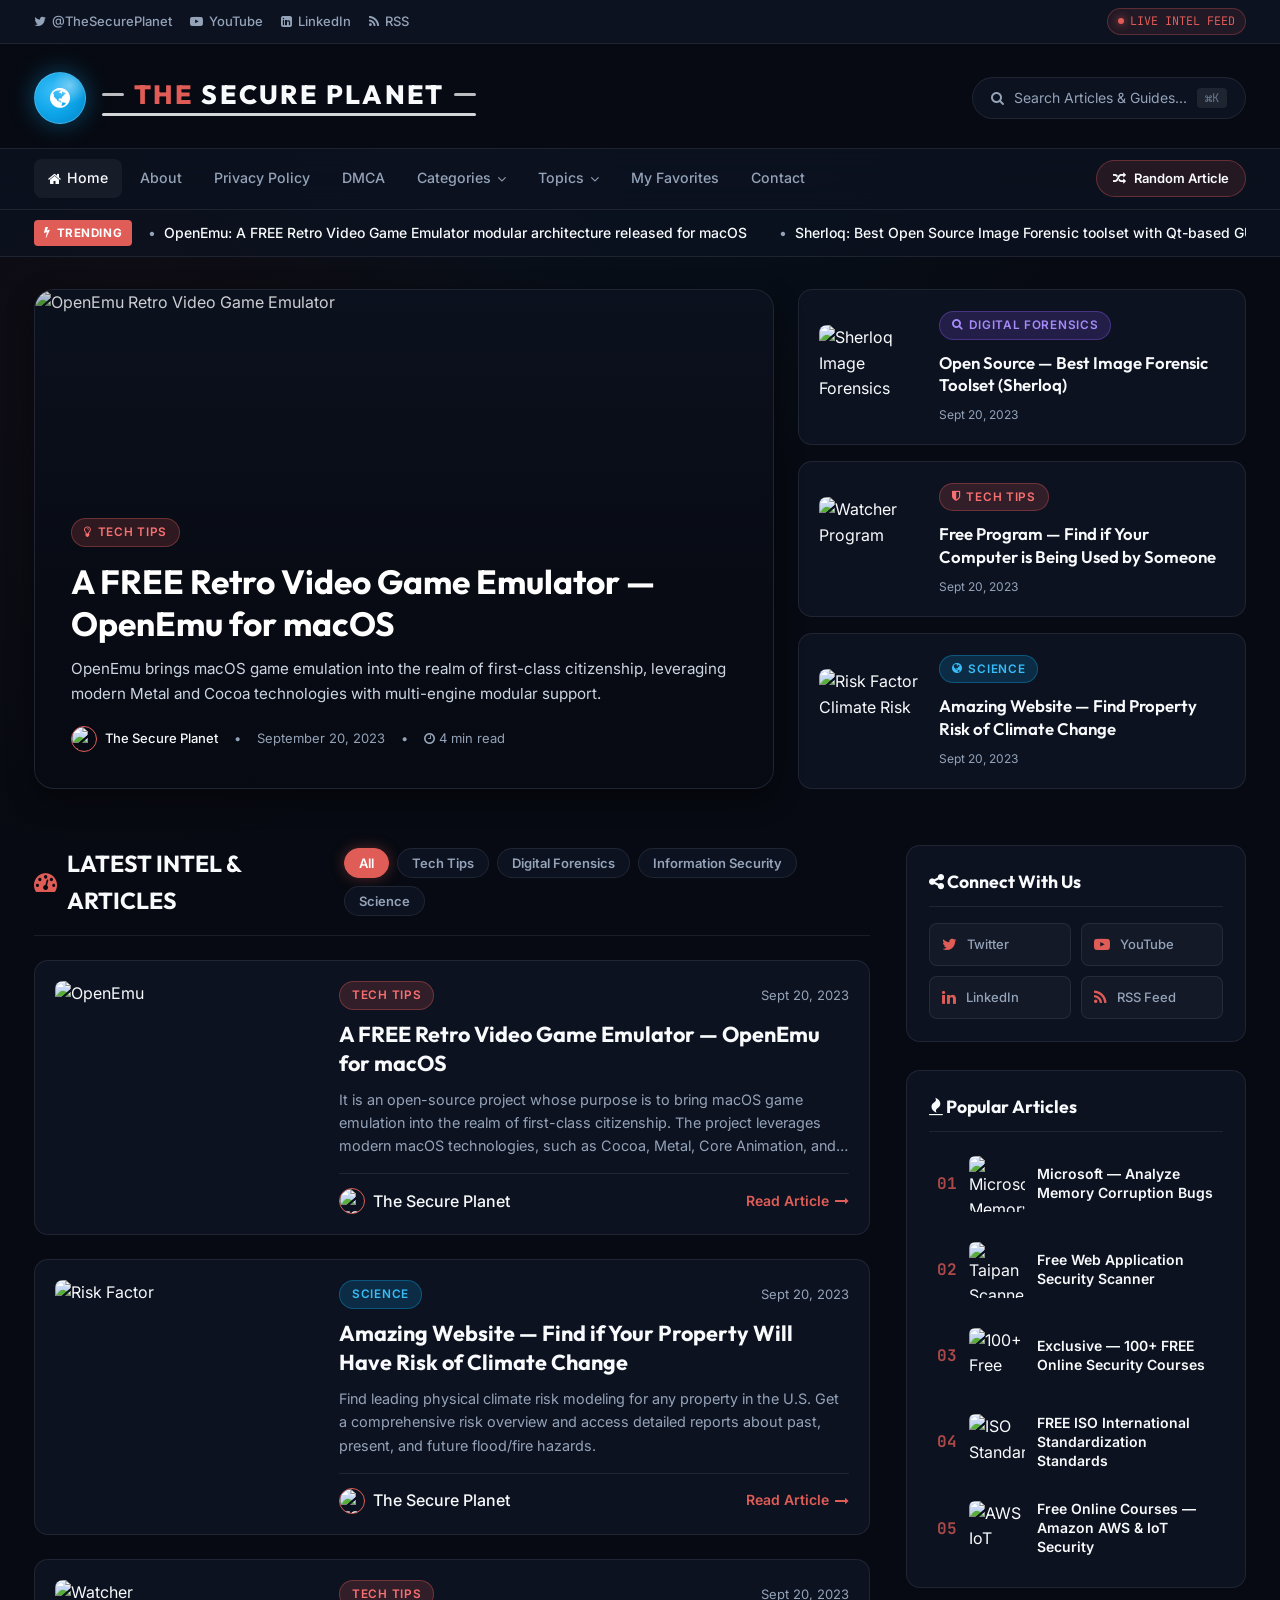
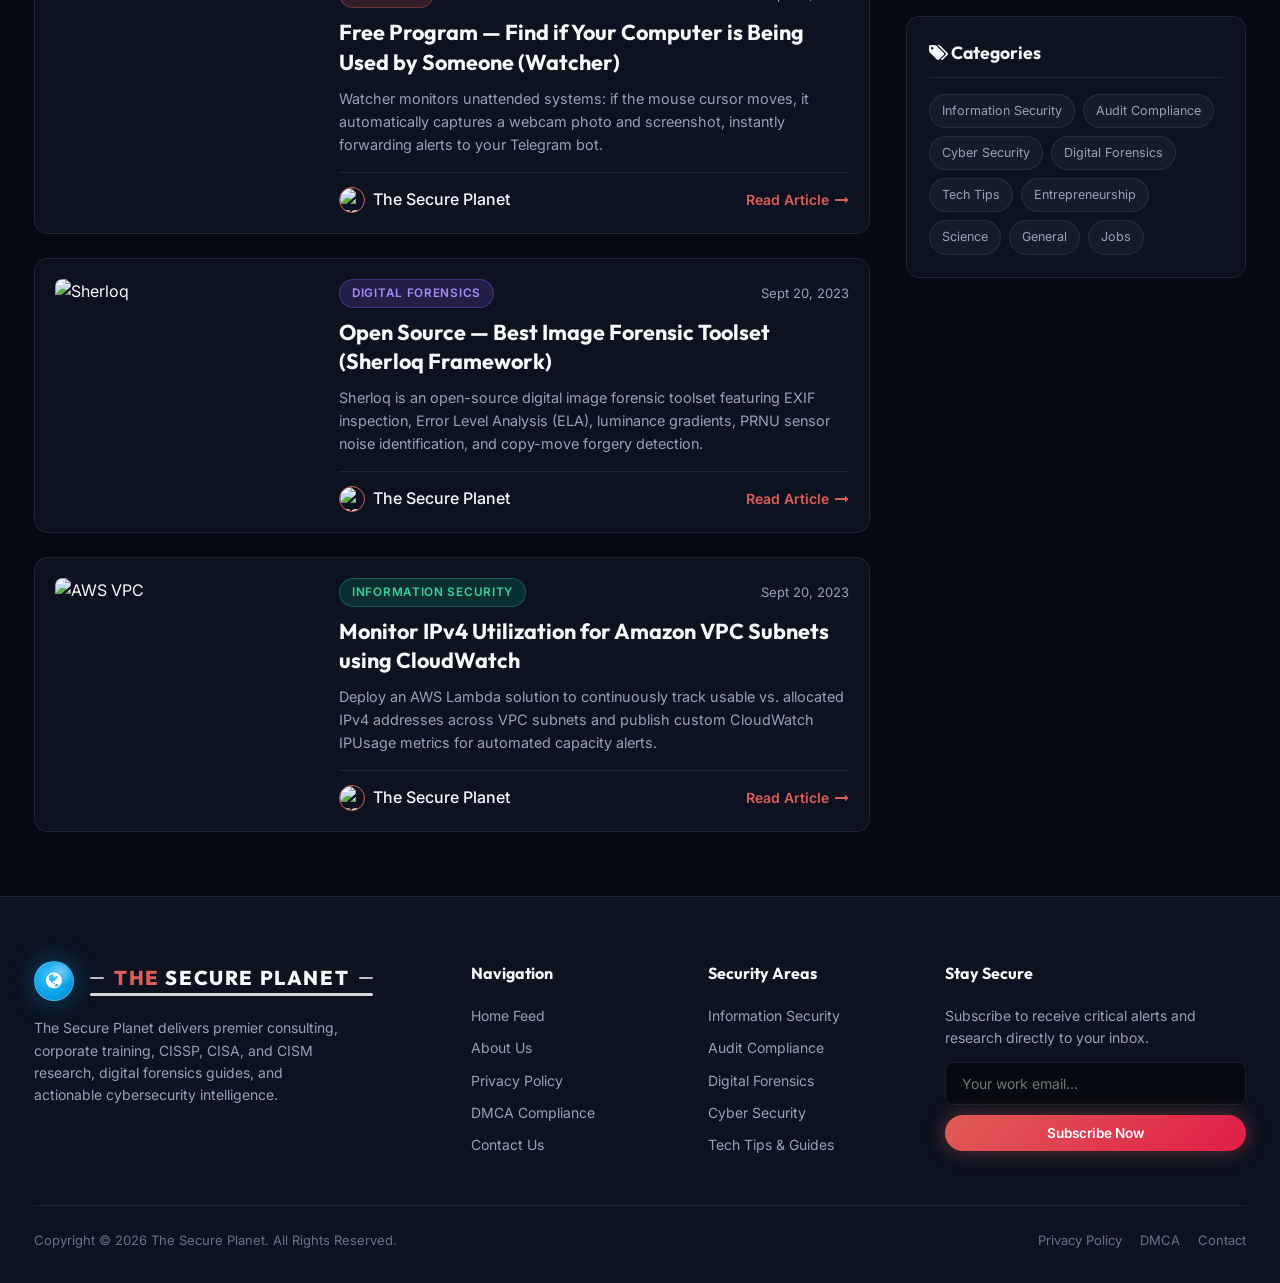
==== commit 87fbccf1: "Align entire website design system around celestial blue globe and signature coral red logo motif" ====
--- a/index.html
+++ b/index.html
@@ -44,15 +44,19 @@
   <!-- SITE HEADER -->
   <header class="site-header">
     <div class="container header-branding">
-      <div class="brand-logo">
-        <a href="index.html" class="logo-shield">
-          <i class="fa fa-shield"></i>
-        </a>
-        <div class="brand-text">
-          <h1><a href="index.html">The Secure <span>Planet</span></a></h1>
-          <p class="brand-tagline">Cyber Security • Audit Compliance • Digital Forensics • CISSP • CISA • CISM</p>
-        </div>
-      </div>
+      <a href="index.html" class="logo-component">
+        <div class="logo-emblem" title="The Secure Planet">
+          <i class="fa fa-globe"></i>
+        </div>
+        <div class="logo-typography">
+          <div class="logo-title-row">
+            <span class="logo-wing-line"></span>
+            <span class="logo-title"><span class="coral">THE</span> SECURE PLANET</span>
+            <span class="logo-wing-line"></span>
+          </div>
+          <span class="logo-underline"></span>
+        </div>
+      </a>
       <button class="header-search-btn" id="search-trigger">
         <i class="fa fa-search"></i>
         <span>Search Articles & Guides...</span>
@@ -518,9 +522,18 @@
         
         <!-- Brand Info -->
         <div class="footer-brand">
-          <a href="index.html" class="brand-logo" style="margin-bottom:12px;">
-            <span class="logo-shield" style="width:40px;height:40px;font-size:1.2rem;"><i class="fa fa-shield"></i></span>
-            <span class="brand-text" style="font-size:1.35rem;font-weight:700;">The Secure Planet</span>
+          <a href="index.html" class="logo-component" style="margin-bottom:14px;">
+            <div class="logo-emblem" style="width:40px;height:40px;font-size:1.15rem;">
+              <i class="fa fa-globe"></i>
+            </div>
+            <div class="logo-typography">
+              <div class="logo-title-row">
+                <span class="logo-wing-line" style="width:14px;"></span>
+                <span class="logo-title" style="font-size:1.25rem;"><span class="coral">THE</span> SECURE PLANET</span>
+                <span class="logo-wing-line" style="width:14px;"></span>
+              </div>
+              <span class="logo-underline"></span>
+            </div>
           </a>
           <p>
             The Secure Planet delivers premier consulting, corporate training, CISSP, CISA, and CISM research, digital forensics guides, and actionable cybersecurity intelligence.
--- a/css/styles.css
+++ b/css/styles.css
@@ -1,82 +1,80 @@
 @import url('https://fonts.googleapis.com/css2?family=Inter:wght@300;400;500;600;700&family=JetBrains+Mono:wght@400;500;600&family=Outfit:wght@400;500;600;700;800&display=swap');
 
 /* ==========================================================================
-   THE SECURE PLANET — MODERN CYBERSECURITY DESIGN SYSTEM
+   THE SECURE PLANET — MINIMALISTIC LOGO-ALIGNED DESIGN SYSTEM
+   Theme inspired by the Celestial Sapphire Globe & Signature Coral Accent
    ========================================================================== */
 
 :root {
-  /* Color Tokens - Premium Dark Obsidian & Cyber Emerald Theme */
-  --bg-root: #070B14;
-  --bg-surface: #0E1626;
-  --bg-card: rgba(18, 28, 48, 0.65);
-  --bg-card-hover: rgba(26, 40, 68, 0.85);
-  --bg-elevated: #162238;
-  --bg-glass: rgba(11, 17, 30, 0.82);
-  
-  /* Text Tokens */
-  --text-main: #F3F6FC;
+  /* Core Palette Derived From Brand Logo */
+  --brand-coral: #E05C56;          /* Signature "THE" Coral Red */
+  --brand-coral-hover: #F87171;
+  --brand-coral-glow: rgba(224, 92, 86, 0.22);
+
+  --brand-blue: #0EA5E9;           /* Celestial Planet Sapphire Blue */
+  --brand-blue-hover: #38BDF8;
+  --brand-blue-glow: rgba(14, 165, 233, 0.22);
+
+  /* Deep Obsidian Minimalistic Theme */
+  --bg-root: #070A12;
+  --bg-surface: #0C1220;
+  --bg-card: rgba(16, 24, 42, 0.7);
+  --bg-card-hover: rgba(22, 34, 58, 0.9);
+  --bg-elevated: #131E34;
+  --bg-glass: rgba(12, 18, 32, 0.85);
+
+  /* Typography Colors */
+  --text-main: #F8FAFC;
   --text-secondary: #94A3B8;
   --text-muted: #64748B;
-  --text-accent: #38BDF8;
-  
-  /* Brand & Accents */
-  --accent-primary: #0EA5E9;       /* Electric Cyber Blue */
-  --accent-primary-hover: #38BDF8;
-  --accent-primary-glow: rgba(14, 165, 233, 0.25);
-  
-  --accent-emerald: #10B981;       /* Secure Green */
-  --accent-emerald-glow: rgba(16, 185, 129, 0.22);
-  --accent-purple: #8B5CF6;        /* Forensics Violet */
-  --accent-amber: #F59E0B;         /* Alert Amber */
-  --accent-rose: #F43F5E;          /* Exploit Rose */
-  
-  /* Borders & Shadows */
+  --text-coral: #E05C56;
+
+  /* Crisp Architectural Borders & Shadows */
   --border-subtle: rgba(255, 255, 255, 0.08);
   --border-strong: rgba(255, 255, 255, 0.16);
-  --border-accent: rgba(56, 189, 248, 0.4);
-  
-  --shadow-sm: 0 4px 12px rgba(0, 0, 0, 0.35);
-  --shadow-md: 0 8px 24px rgba(0, 0, 0, 0.45);
-  --shadow-lg: 0 16px 40px rgba(0, 0, 0, 0.6);
-  --shadow-glow: 0 0 25px rgba(14, 165, 233, 0.18);
-  
-  /* Typography */
-  --font-heading: 'Outfit', sans-serif;
-  --font-body: 'Inter', sans-serif;
+  --border-coral: rgba(224, 92, 86, 0.4);
+  --border-blue: rgba(14, 165, 233, 0.4);
+
+  --shadow-sm: 0 4px 14px rgba(0, 0, 0, 0.35);
+  --shadow-md: 0 10px 28px rgba(0, 0, 0, 0.45);
+  --shadow-lg: 0 20px 48px rgba(0, 0, 0, 0.65);
+
+  /* Typography Stacks */
+  --font-heading: 'Outfit', -apple-system, sans-serif;
+  --font-body: 'Inter', -apple-system, sans-serif;
   --font-mono: 'JetBrains Mono', monospace;
-  
-  /* Layout & Transitions */
+
+  /* Radii & Transitions */
   --radius-sm: 8px;
   --radius-md: 14px;
   --radius-lg: 20px;
   --radius-pill: 9999px;
-  
+
   --transition-fast: 0.18s cubic-bezier(0.4, 0, 0.2, 1);
   --transition-normal: 0.28s cubic-bezier(0.4, 0, 0.2, 1);
-  --transition-bounce: 0.4s cubic-bezier(0.34, 1.56, 0.64, 1);
-}
-
-/* Light Theme Support (Optional Toggle) */
+}
+
+/* Optional Light Mode Overrides */
 [data-theme="light"] {
-  --bg-root: #F8FAFC;
+  --bg-root: #FAFBFD;
   --bg-surface: #FFFFFF;
-  --bg-card: rgba(255, 255, 255, 0.85);
+  --bg-card: rgba(255, 255, 255, 0.9);
   --bg-card-hover: #FFFFFF;
   --bg-elevated: #F1F5F9;
-  --bg-glass: rgba(255, 255, 255, 0.88);
-  
+  --bg-glass: rgba(255, 255, 255, 0.9);
+
   --text-main: #0F172A;
   --text-secondary: #475569;
   --text-muted: #64748B;
-  
+
   --border-subtle: rgba(15, 23, 42, 0.08);
-  --border-strong: rgba(15, 23, 42, 0.15);
-  --shadow-sm: 0 4px 12px rgba(15, 23, 42, 0.05);
-  --shadow-md: 0 8px 24px rgba(15, 23, 42, 0.08);
+  --border-strong: rgba(15, 23, 42, 0.16);
+  --shadow-sm: 0 4px 14px rgba(15, 23, 42, 0.05);
+  --shadow-md: 0 10px 28px rgba(15, 23, 42, 0.08);
 }
 
 /* ==========================================================================
-   CSS RESET & BASE
+   BASE STYLING & RESET
    ========================================================================== */
 *, *::before, *::after {
   box-sizing: border-box;
@@ -98,17 +96,16 @@
   min-height: 100vh;
   display: flex;
   flex-direction: column;
-  background-image: 
-    radial-gradient(circle at 15% 10%, rgba(14, 165, 233, 0.07) 0%, transparent 40%),
-    radial-gradient(circle at 85% 30%, rgba(16, 185, 129, 0.06) 0%, transparent 45%),
-    radial-gradient(circle at 50% 85%, rgba(139, 92, 246, 0.05) 0%, transparent 50%);
+  background-image:
+    radial-gradient(circle at 50% 0%, rgba(14, 165, 233, 0.06) 0%, transparent 45%),
+    radial-gradient(circle at 10% 40%, rgba(224, 92, 86, 0.04) 0%, transparent 40%);
   background-attachment: fixed;
 }
 
 a {
   color: inherit;
   text-decoration: none;
-  transition: color var(--transition-fast);
+  transition: all var(--transition-fast);
 }
 
 img {
@@ -132,16 +129,15 @@
   cursor: pointer;
 }
 
-/* Container */
 .container {
   width: 100%;
-  max-width: 1280px;
+  max-width: 1260px;
   margin: 0 auto;
   padding: 0 24px;
 }
 
 /* ==========================================================================
-   TOP BAR & HEADER
+   TOP BAR
    ========================================================================== */
 .top-bar {
   background: var(--bg-surface);
@@ -159,7 +155,7 @@
 .top-social-list {
   display: flex;
   align-items: center;
-  gap: 16px;
+  gap: 18px;
 }
 
 .top-social-list a {
@@ -168,18 +164,11 @@
   align-items: center;
   gap: 6px;
   font-weight: 500;
-  transition: all var(--transition-fast);
 }
 
 .top-social-list a:hover {
-  color: var(--accent-primary-hover);
+  color: var(--brand-blue-hover);
   transform: translateY(-1px);
-}
-
-.top-actions {
-  display: flex;
-  align-items: center;
-  gap: 16px;
 }
 
 .live-status {
@@ -187,31 +176,33 @@
   align-items: center;
   gap: 6px;
   font-family: var(--font-mono);
-  font-size: 0.75rem;
-  color: var(--accent-emerald);
-  background: rgba(16, 185, 129, 0.1);
+  font-size: 0.735rem;
+  color: var(--brand-coral);
+  background: rgba(224, 92, 86, 0.1);
   padding: 3px 10px;
   border-radius: var(--radius-pill);
-  border: 1px solid rgba(16, 185, 129, 0.25);
+  border: 1px solid rgba(224, 92, 86, 0.3);
 }
 
 .live-dot {
   width: 6px;
   height: 6px;
-  background: var(--accent-emerald);
+  background: var(--brand-coral);
   border-radius: 50%;
-  box-shadow: 0 0 8px var(--accent-emerald);
-  animation: pulse-glow 2s infinite;
-}
-
-@keyframes pulse-glow {
+  box-shadow: 0 0 8px var(--brand-coral);
+  animation: pulse-coral 2s infinite;
+}
+
+@keyframes pulse-coral {
   0%, 100% { opacity: 1; transform: scale(1); }
   50% { opacity: 0.4; transform: scale(0.85); }
 }
 
-/* Main Site Header */
+/* ==========================================================================
+   HEADER & LOGO BANNER (Minimalistic Emblem Motif)
+   ========================================================================== */
 .site-header {
-  padding: 24px 0;
+  padding: 28px 0 24px;
   background: var(--bg-root);
 }
 
@@ -221,47 +212,87 @@
   align-items: center;
 }
 
-.brand-logo {
-  display: flex;
-  align-items: center;
-  gap: 14px;
-}
-
-.logo-shield {
-  width: 48px;
-  height: 48px;
-  border-radius: 12px;
-  background: linear-gradient(135deg, var(--accent-primary), var(--accent-emerald));
+/* Logo Component matching the horizontal wings & coral accent */
+.logo-component {
+  display: flex;
+  align-items: center;
+  gap: 16px;
+}
+
+.logo-emblem {
+  position: relative;
+  width: 52px;
+  height: 52px;
+  border-radius: 50%;
+  background: radial-gradient(circle at 35% 35%, #38BDF8, #0EA5E9, #0284C7);
+  box-shadow: 0 0 24px rgba(14, 165, 233, 0.4);
   display: flex;
   align-items: center;
   justify-content: center;
-  font-size: 1.5rem;
   color: #fff;
-  box-shadow: 0 0 20px rgba(14, 165, 233, 0.35);
+  font-size: 1.45rem;
+  overflow: hidden;
+  border: 1.5px solid rgba(255, 255, 255, 0.2);
+}
+
+.logo-emblem::before {
+  content: "";
+  position: absolute;
+  top: 0;
+  left: 0;
+  right: 0;
+  bottom: 0;
+  background:
+    radial-gradient(circle at 70% 25%, rgba(255,255,255,0.4) 0%, transparent 35%);
+}
+
+.logo-typography {
+  display: flex;
+  flex-direction: column;
+}
+
+.logo-title-row {
+  display: flex;
+  align-items: center;
+  gap: 10px;
+}
+
+.logo-wing-line {
+  width: 22px;
+  height: 2.5px;
+  background: var(--text-main);
+  opacity: 0.75;
+  border-radius: 2px;
+}
+
+.logo-title {
+  font-family: var(--font-heading);
+  font-size: 1.65rem;
   font-weight: 800;
-  position: relative;
-}
-
-.brand-text h1 {
-  font-family: var(--font-heading);
-  font-size: 1.75rem;
-  font-weight: 800;
-  letter-spacing: -0.02em;
+  letter-spacing: 0.08em;
+  line-height: 1.1;
   color: var(--text-main);
-  line-height: 1.1;
-}
-
-.brand-text h1 span {
-  background: linear-gradient(90deg, var(--accent-primary-hover), var(--accent-emerald));
-  -webkit-background-clip: text;
-  -webkit-text-fill-color: transparent;
+  text-transform: uppercase;
+}
+
+.logo-title .coral {
+  color: var(--brand-coral);
+}
+
+.logo-underline {
+  height: 2.5px;
+  background: var(--text-main);
+  opacity: 0.85;
+  border-radius: 2px;
+  margin-top: 4px;
+  width: 100%;
 }
 
 .brand-tagline {
-  font-size: 0.8125rem;
-  color: var(--text-secondary);
-  margin-top: 4px;
-  max-width: 580px;
+  font-size: 0.785rem;
+  color: var(--text-secondary);
+  margin-top: 6px;
+  letter-spacing: 0.04em;
 }
 
 .header-search-btn {
@@ -279,9 +310,9 @@
 }
 
 .header-search-btn:hover {
-  border-color: var(--accent-primary);
+  border-color: var(--brand-blue);
   color: var(--text-main);
-  box-shadow: 0 0 15px rgba(14, 165, 233, 0.15);
+  box-shadow: 0 0 16px rgba(14, 165, 233, 0.18);
 }
 
 .search-shortcut {
@@ -294,7 +325,7 @@
 }
 
 /* ==========================================================================
-   NAVIGATION BAR (STICKY & GLASSMORPHIC)
+   GLASSMORPHIC NAVBAR
    ========================================================================== */
 .navbar {
   position: sticky;
@@ -311,7 +342,7 @@
   display: flex;
   justify-content: space-between;
   align-items: center;
-  height: 64px;
+  height: 60px;
 }
 
 .nav-links {
@@ -330,7 +361,7 @@
   gap: 6px;
   padding: 8px 14px;
   font-weight: 500;
-  font-size: 0.9rem;
+  font-size: 0.885rem;
   color: var(--text-secondary);
   border-radius: var(--radius-sm);
   transition: all var(--transition-fast);
@@ -342,7 +373,7 @@
 }
 
 .nav-link.active-home {
-  color: var(--accent-primary-hover);
+  color: var(--brand-coral);
 }
 
 /* Dropdown */
@@ -377,16 +408,15 @@
   border-radius: var(--radius-sm);
   color: var(--text-secondary);
   font-size: 0.875rem;
-  transition: all var(--transition-fast);
 }
 
 .dropdown-link:hover {
-  background: rgba(14, 165, 233, 0.1);
-  color: var(--accent-primary-hover);
+  background: rgba(224, 92, 86, 0.1);
+  color: var(--brand-coral);
   padding-left: 16px;
 }
 
-/* Nav Right Tools */
+/* Right Nav Actions */
 .nav-tools {
   display: flex;
   align-items: center;
@@ -397,25 +427,23 @@
   display: flex;
   align-items: center;
   gap: 8px;
-  padding: 8px 16px;
-  background: linear-gradient(135deg, rgba(14, 165, 233, 0.15), rgba(16, 185, 129, 0.15));
-  border: 1px solid rgba(14, 165, 233, 0.3);
+  padding: 7px 16px;
+  background: rgba(224, 92, 86, 0.12);
+  border: 1px solid rgba(224, 92, 86, 0.35);
   border-radius: var(--radius-pill);
   color: var(--text-main);
-  font-size: 0.825rem;
+  font-size: 0.8125rem;
   font-weight: 600;
-  transition: all var(--transition-normal);
 }
 
 .random-post-btn:hover {
-  background: linear-gradient(135deg, var(--accent-primary), var(--accent-emerald));
-  border-color: transparent;
+  background: var(--brand-coral);
+  border-color: var(--brand-coral);
   color: #fff;
-  box-shadow: 0 0 16px rgba(14, 165, 233, 0.35);
+  box-shadow: 0 0 16px rgba(224, 92, 86, 0.4);
   transform: translateY(-1px);
 }
 
-/* Mobile Nav Toggle */
 .mobile-nav-toggle {
   display: none;
   font-size: 1.4rem;
@@ -427,7 +455,7 @@
    BREAKING NEWS TICKER
    ========================================================================== */
 .news-ticker-bar {
-  background: rgba(14, 22, 38, 0.8);
+  background: rgba(12, 18, 32, 0.8);
   border-bottom: 1px solid var(--border-subtle);
   padding: 10px 0;
 }
@@ -443,9 +471,9 @@
   display: flex;
   align-items: center;
   gap: 6px;
-  background: var(--accent-primary);
+  background: var(--brand-coral);
   color: #fff;
-  font-size: 0.75rem;
+  font-size: 0.725rem;
   font-weight: 700;
   padding: 4px 10px;
   border-radius: 4px;
@@ -492,7 +520,7 @@
 }
 
 .ticker-item a:hover {
-  color: var(--accent-primary-hover);
+  color: var(--brand-coral);
 }
 
 /* ==========================================================================
@@ -508,7 +536,6 @@
   gap: 24px;
 }
 
-/* Hero Spotlight Card */
 .hero-main-card {
   position: relative;
   border-radius: var(--radius-lg);
@@ -551,7 +578,7 @@
   left: 0;
   width: 100%;
   height: 100%;
-  background: linear-gradient(180deg, rgba(7, 11, 20, 0.1) 0%, rgba(7, 11, 20, 0.88) 60%, rgba(7, 11, 20, 0.98) 100%);
+  background: linear-gradient(180deg, rgba(7, 10, 18, 0.15) 0%, rgba(7, 10, 18, 0.88) 60%, rgba(7, 10, 18, 0.98) 100%);
   z-index: 2;
 }
 
@@ -564,20 +591,20 @@
   display: inline-flex;
   align-items: center;
   gap: 6px;
-  font-size: 0.75rem;
+  font-size: 0.735rem;
   font-weight: 600;
   text-transform: uppercase;
-  letter-spacing: 0.05em;
+  letter-spacing: 0.06em;
   padding: 4px 12px;
   border-radius: var(--radius-pill);
   margin-bottom: 14px;
 }
 
-.cat-badge.tech-tips { background: rgba(16, 185, 129, 0.2); color: #34D399; border: 1px solid rgba(16, 185, 129, 0.35); }
-.cat-badge.science { background: rgba(14, 165, 233, 0.2); color: #38BDF8; border: 1px solid rgba(14, 165, 233, 0.35); }
-.cat-badge.forensics { background: rgba(139, 92, 246, 0.2); color: #A78BFA; border: 1px solid rgba(139, 92, 246, 0.35); }
-.cat-badge.infosec { background: rgba(245, 158, 11, 0.2); color: #FBBF24; border: 1px solid rgba(245, 158, 11, 0.35); }
-.cat-badge.cybersec { background: rgba(244, 63, 94, 0.2); color: #FB7185; border: 1px solid rgba(244, 63, 94, 0.35); }
+.cat-badge.tech-tips { background: rgba(224, 92, 86, 0.18); color: #F87171; border: 1px solid rgba(224, 92, 86, 0.35); }
+.cat-badge.science { background: rgba(14, 165, 233, 0.18); color: #38BDF8; border: 1px solid rgba(14, 165, 233, 0.35); }
+.cat-badge.forensics { background: rgba(139, 92, 246, 0.18); color: #A78BFA; border: 1px solid rgba(139, 92, 246, 0.35); }
+.cat-badge.infosec { background: rgba(16, 185, 129, 0.18); color: #34D399; border: 1px solid rgba(16, 185, 129, 0.35); }
+.cat-badge.cybersec { background: rgba(245, 158, 11, 0.18); color: #FBBF24; border: 1px solid rgba(245, 158, 11, 0.35); }
 
 .hero-title {
   font-family: var(--font-heading);
@@ -589,7 +616,7 @@
 }
 
 .hero-title a:hover {
-  color: var(--accent-primary-hover);
+  color: var(--brand-coral);
 }
 
 .hero-summary {
@@ -623,10 +650,10 @@
   width: 26px;
   height: 26px;
   border-radius: 50%;
-  border: 1px solid var(--accent-primary);
-}
-
-/* Hero Side Grid */
+  border: 1px solid var(--brand-coral);
+}
+
+/* Side Featured Grid */
 .hero-side-grid {
   display: flex;
   flex-direction: column;
@@ -657,7 +684,6 @@
   border-radius: var(--radius-sm);
   overflow: hidden;
   flex-shrink: 0;
-  position: relative;
 }
 
 .side-thumb img {
@@ -679,11 +705,11 @@
 }
 
 .side-title a:hover {
-  color: var(--accent-primary-hover);
+  color: var(--brand-coral);
 }
 
 /* ==========================================================================
-   TRENDING CATEGORY FILTERS & MAIN CONTENT
+   MAIN SECTION & FILTER PILLS
    ========================================================================== */
 .main-content-area {
   padding: 32px 0 64px;
@@ -706,7 +732,7 @@
 
 .section-heading {
   font-family: var(--font-heading);
-  font-size: 1.5rem;
+  font-size: 1.45rem;
   font-weight: 700;
   display: flex;
   align-items: center;
@@ -714,7 +740,7 @@
 }
 
 .section-heading i {
-  color: var(--accent-primary);
+  color: var(--brand-coral);
 }
 
 /* Filter Pills */
@@ -732,18 +758,18 @@
   background: var(--bg-surface);
   border: 1px solid var(--border-subtle);
   color: var(--text-secondary);
+  cursor: pointer;
   transition: all var(--transition-fast);
-  cursor: pointer;
 }
 
 .filter-pill:hover, .filter-pill.active {
-  background: var(--accent-primary);
+  background: var(--brand-coral);
   color: #fff;
-  border-color: var(--accent-primary);
-  box-shadow: 0 0 12px rgba(14, 165, 233, 0.35);
-}
-
-/* Articles Feed List */
+  border-color: var(--brand-coral);
+  box-shadow: 0 0 14px rgba(224, 92, 86, 0.35);
+}
+
+/* Article Feed Cards */
 .articles-feed {
   display: flex;
   flex-direction: column;
@@ -808,7 +834,7 @@
 }
 
 .article-title a:hover {
-  color: var(--accent-primary-hover);
+  color: var(--brand-coral);
 }
 
 .article-excerpt {
@@ -836,8 +862,7 @@
   gap: 6px;
   font-size: 0.875rem;
   font-weight: 600;
-  color: var(--accent-primary-hover);
-  transition: gap var(--transition-fast);
+  color: var(--brand-coral);
 }
 
 .read-more-link:hover {
@@ -872,7 +897,6 @@
   justify-content: space-between;
 }
 
-/* Social Grid Widget */
 .social-grid {
   display: grid;
   grid-template-columns: 1fr 1fr;
@@ -890,21 +914,20 @@
   font-size: 0.8125rem;
   font-weight: 500;
   color: var(--text-secondary);
-  transition: all var(--transition-fast);
 }
 
 .social-tile:hover {
   color: var(--text-main);
-  background: rgba(14, 165, 233, 0.12);
-  border-color: var(--accent-primary);
+  background: rgba(224, 92, 86, 0.12);
+  border-color: var(--brand-coral);
 }
 
 .social-tile i {
   font-size: 1rem;
-  color: var(--accent-primary);
-}
-
-/* Popular Posts Feed */
+  color: var(--brand-coral);
+}
+
+/* Popular Feed */
 .popular-list {
   display: flex;
   flex-direction: column;
@@ -917,7 +940,6 @@
   align-items: center;
   padding: 8px;
   border-radius: var(--radius-sm);
-  transition: background var(--transition-fast);
 }
 
 .popular-item:hover {
@@ -928,8 +950,8 @@
   font-family: var(--font-mono);
   font-size: 1rem;
   font-weight: 700;
-  color: var(--accent-primary);
-  opacity: 0.6;
+  color: var(--brand-coral);
+  opacity: 0.75;
   width: 22px;
 }
 
@@ -954,10 +976,9 @@
 }
 
 .popular-title a:hover {
-  color: var(--accent-primary-hover);
-}
-
-/* Categories Cloud */
+  color: var(--brand-coral);
+}
+
 .categories-cloud {
   display: flex;
   flex-wrap: wrap;
@@ -974,17 +995,16 @@
   border-radius: var(--radius-pill);
   font-size: 0.785rem;
   color: var(--text-secondary);
-  transition: all var(--transition-fast);
 }
 
 .category-tag:hover {
-  background: var(--accent-primary);
+  background: var(--brand-coral);
   color: #fff;
-  border-color: var(--accent-primary);
+  border-color: var(--brand-coral);
 }
 
 /* ==========================================================================
-   ARTICLE POST PAGE SPECIFICS
+   POST PAGE SPECIFICS
    ========================================================================== */
 .post-container {
   max-width: 900px;
@@ -1001,12 +1021,8 @@
   margin-bottom: 24px;
 }
 
-.breadcrumb a {
-  color: var(--text-secondary);
-}
-
 .breadcrumb a:hover {
-  color: var(--accent-primary-hover);
+  color: var(--brand-coral);
 }
 
 .post-header-main {
@@ -1042,13 +1058,12 @@
   width: 44px;
   height: 44px;
   border-radius: 50%;
-  border: 2px solid var(--accent-primary);
+  border: 2px solid var(--brand-coral);
 }
 
 .author-names h4 {
   font-size: 0.95rem;
   font-weight: 600;
-  color: var(--text-main);
 }
 
 .author-names span {
@@ -1056,7 +1071,6 @@
   color: var(--text-muted);
 }
 
-/* Post Content Typography */
 .post-body {
   font-size: 1.1rem;
   line-height: 1.85;
@@ -1100,9 +1114,8 @@
   box-shadow: var(--shadow-md);
 }
 
-/* Callout Box / Download CTA */
 .download-cta-box {
-  background: linear-gradient(135deg, rgba(14, 165, 233, 0.1), rgba(16, 185, 129, 0.1));
+  background: linear-gradient(135deg, rgba(224, 92, 86, 0.12), rgba(14, 165, 233, 0.12));
   border: 1px solid var(--border-strong);
   border-radius: var(--radius-md);
   padding: 32px;
@@ -1125,22 +1138,21 @@
   display: inline-flex;
   align-items: center;
   gap: 10px;
-  background: linear-gradient(135deg, var(--accent-primary), var(--accent-emerald));
+  background: linear-gradient(135deg, var(--brand-coral), #E11D48);
   color: #fff;
   font-weight: 600;
   font-size: 0.95rem;
   padding: 14px 28px;
   border-radius: var(--radius-pill);
-  box-shadow: 0 0 20px rgba(14, 165, 233, 0.35);
+  box-shadow: 0 0 20px rgba(224, 92, 86, 0.4);
   transition: all var(--transition-normal);
 }
 
 .btn-primary:hover {
   transform: translateY(-2px);
-  box-shadow: 0 0 30px rgba(16, 185, 129, 0.5);
-}
-
-/* Code Snippet / Commands */
+  box-shadow: 0 0 28px rgba(224, 92, 86, 0.6);
+}
+
 .code-block {
   background: #060911;
   border: 1px solid var(--border-subtle);
@@ -1149,12 +1161,10 @@
   margin: 20px 0;
   font-family: var(--font-mono);
   font-size: 0.9rem;
-  color: #38BDF8;
+  color: var(--brand-blue-hover);
   overflow-x: auto;
-  position: relative;
-}
-
-/* Post Footer & Share */
+}
+
 .post-share-bar {
   display: flex;
   align-items: center;
@@ -1180,16 +1190,14 @@
   align-items: center;
   justify-content: center;
   color: var(--text-secondary);
-  transition: all var(--transition-fast);
 }
 
 .share-btn:hover {
-  background: var(--accent-primary);
+  background: var(--brand-coral);
   color: #fff;
-  border-color: var(--accent-primary);
-}
-
-/* Comments Tabs */
+  border-color: var(--brand-coral);
+}
+
 .comment-section {
   margin-top: 48px;
 }
@@ -1209,11 +1217,10 @@
   font-size: 0.875rem;
   color: var(--text-secondary);
   background: rgba(255, 255, 255, 0.04);
-  transition: all var(--transition-fast);
 }
 
 .comment-tab-btn.active, .comment-tab-btn:hover {
-  background: var(--accent-primary);
+  background: var(--brand-coral);
   color: #fff;
 }
 
@@ -1257,10 +1264,9 @@
 }
 
 .footer-links a:hover {
-  color: var(--accent-primary-hover);
-}
-
-/* Newsletter Box */
+  color: var(--brand-coral);
+}
+
 .newsletter-form {
   display: flex;
   flex-direction: column;
@@ -1278,7 +1284,7 @@
 }
 
 .newsletter-input:focus {
-  border-color: var(--accent-primary);
+  border-color: var(--brand-coral);
 }
 
 .footer-bottom {
@@ -1291,17 +1297,15 @@
   color: var(--text-muted);
 }
 
-/* ==========================================================================
-   SEARCH OVERLAY MODAL
-   ========================================================================== */
+/* Search Modal */
 .search-modal {
   position: fixed;
   top: 0;
   left: 0;
   width: 100%;
   height: 100%;
-  background: rgba(7, 11, 20, 0.85);
-  backdrop-filter: blur(12px);
+  background: rgba(7, 10, 18, 0.88);
+  backdrop-filter: blur(14px);
   z-index: 2000;
   display: flex;
   align-items: flex-start;
@@ -1352,33 +1356,16 @@
   padding: 6px;
 }
 
-/* Responsive Rules */
 @media (max-width: 1024px) {
-  .hero-grid {
-    grid-template-columns: 1fr;
-  }
-  .layout-grid {
-    grid-template-columns: 1fr;
-  }
-  .footer-grid {
-    grid-template-columns: 1fr 1fr;
-  }
+  .hero-grid { grid-template-columns: 1fr; }
+  .layout-grid { grid-template-columns: 1fr; }
+  .footer-grid { grid-template-columns: 1fr 1fr; }
 }
 
 @media (max-width: 768px) {
-  .nav-links {
-    display: none;
-  }
-  .mobile-nav-toggle {
-    display: block;
-  }
-  .article-card {
-    grid-template-columns: 1fr;
-  }
-  .article-thumb {
-    height: 200px;
-  }
-  .footer-grid {
-    grid-template-columns: 1fr;
-  }
-}
+  .nav-links { display: none; }
+  .mobile-nav-toggle { display: block; }
+  .article-card { grid-template-columns: 1fr; }
+  .article-thumb { height: 200px; }
+  .footer-grid { grid-template-columns: 1fr; }
+}
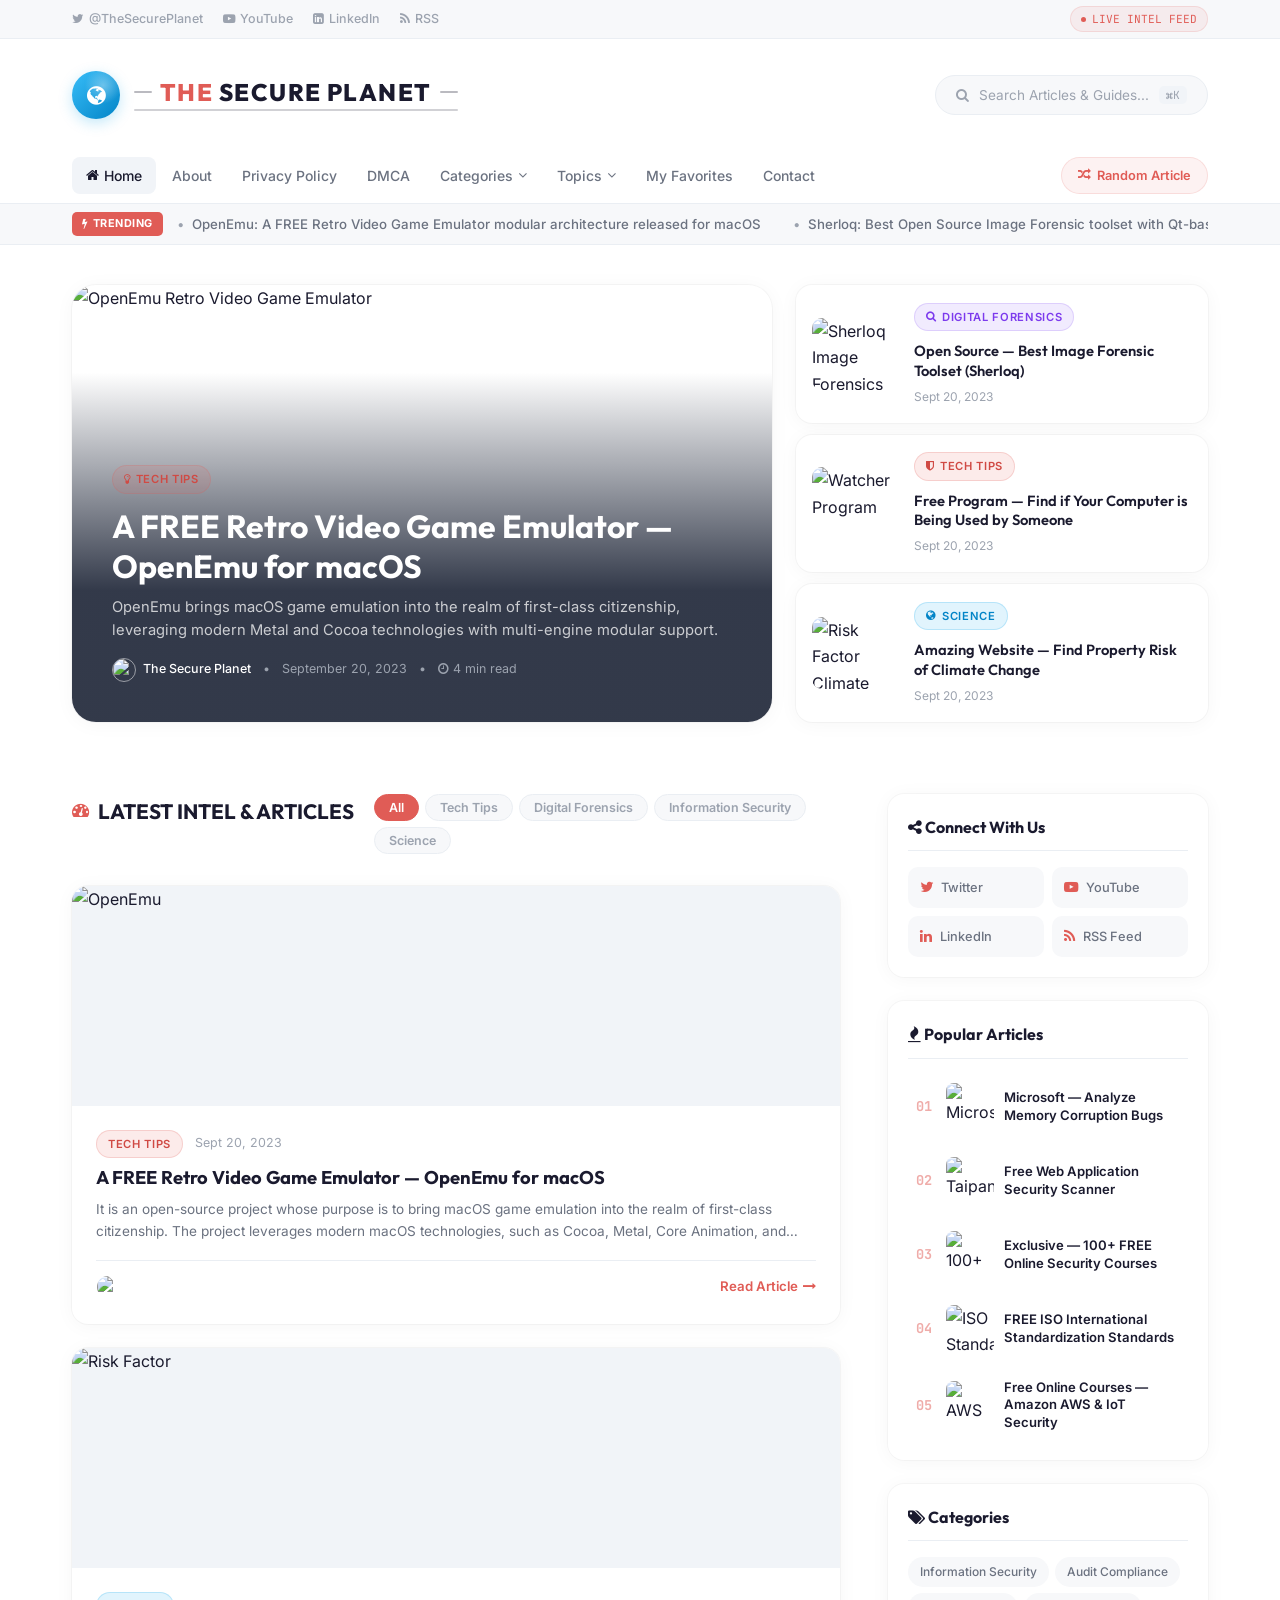
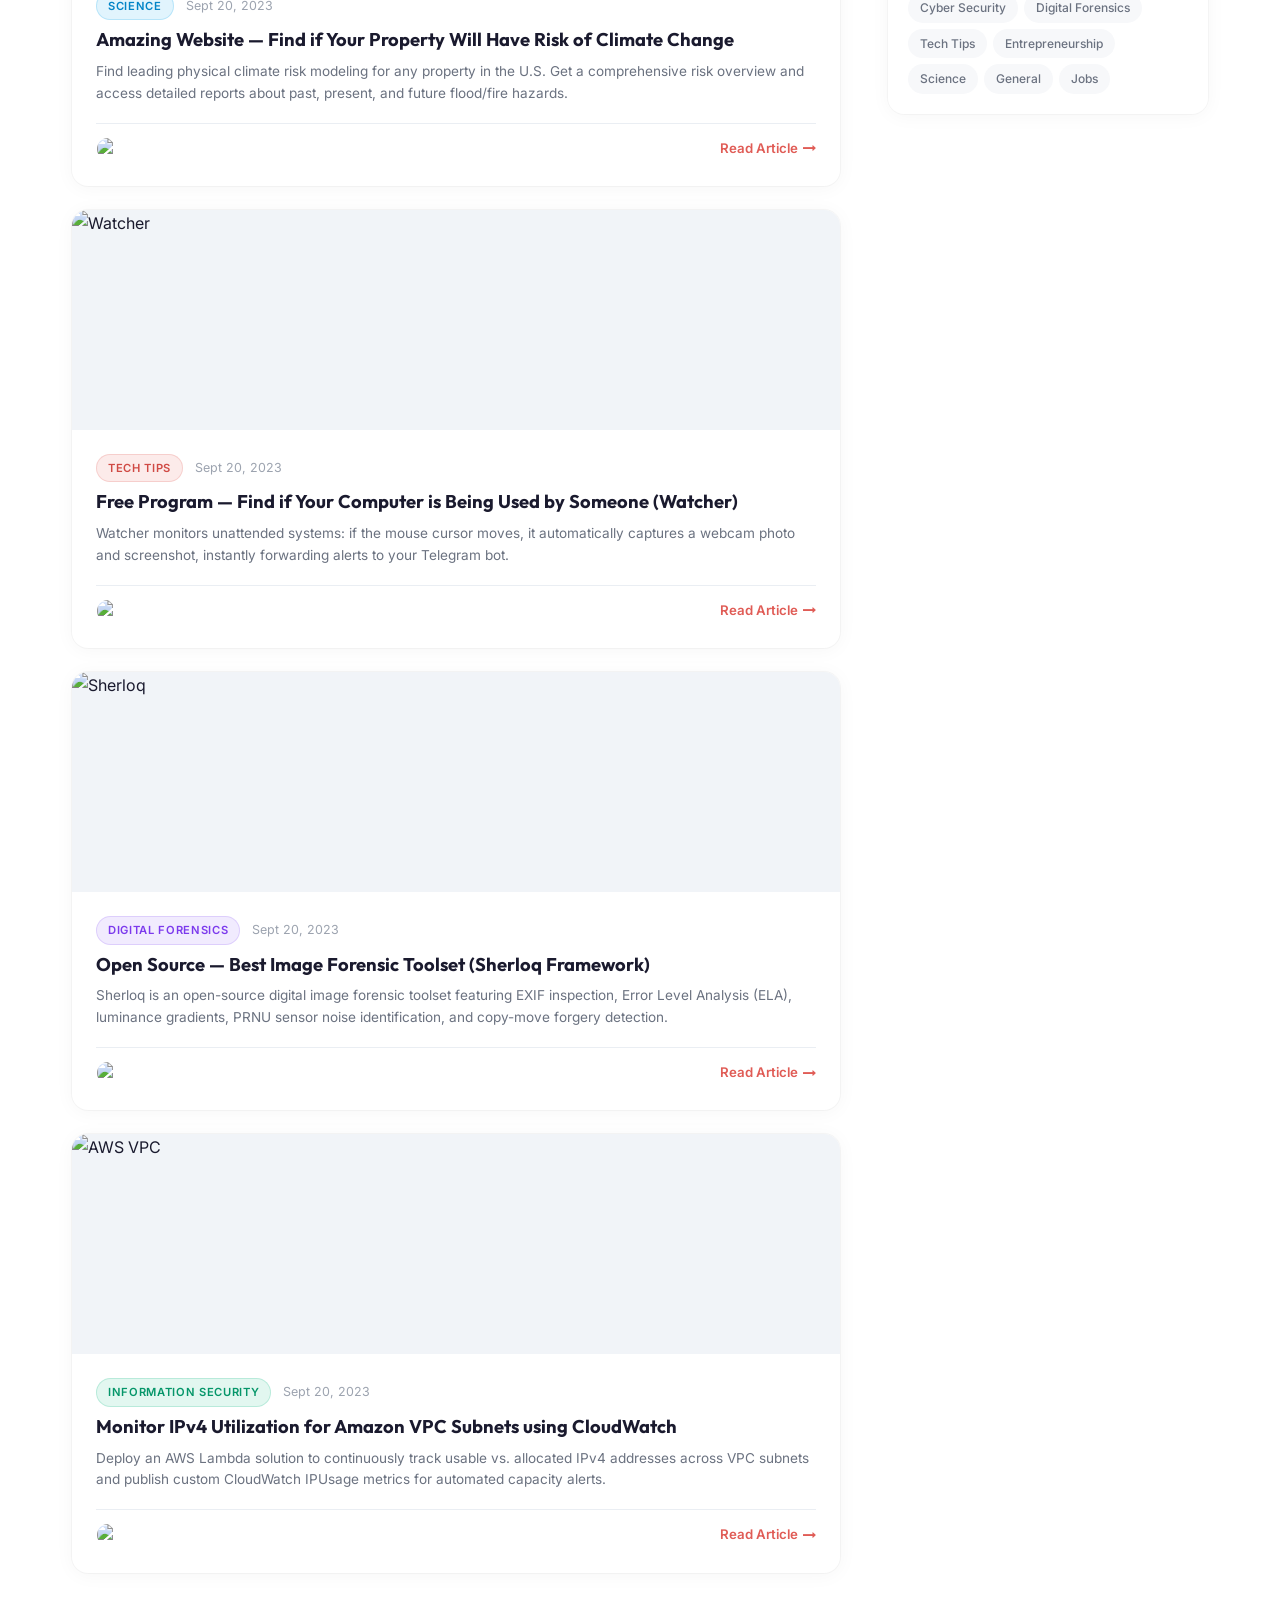
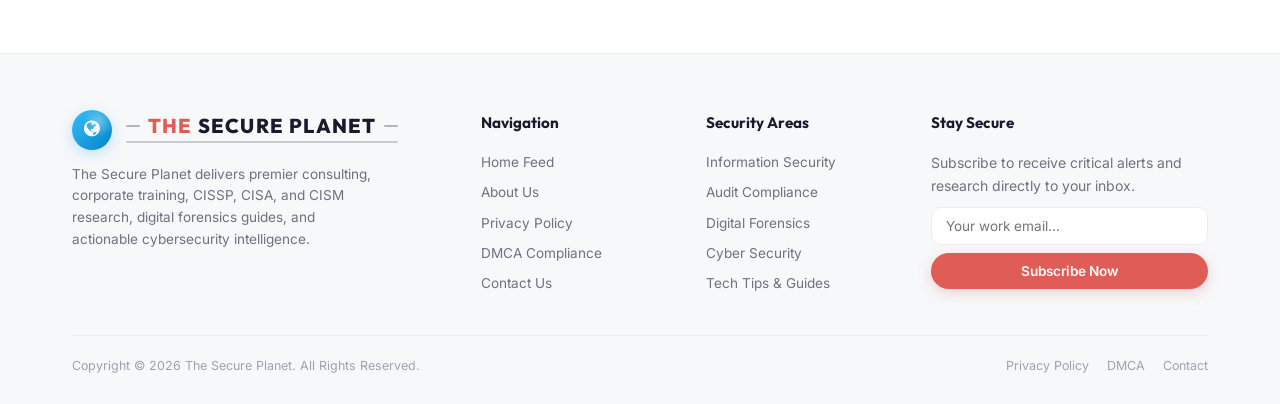
==== commit 783f34f4: "Fix article cards: vertical layout, proper image containment, cache-busting CSS link" ====
--- a/index.html
+++ b/index.html
@@ -11,7 +11,7 @@
   <!-- FontAwesome 4.7 for exact icon compatibility -->
   <link rel="stylesheet" href="https://maxcdn.bootstrapcdn.com/font-awesome/4.7.0/css/font-awesome.min.css" />
   <!-- Custom Modern Styling -->
-  <link rel="stylesheet" href="css/styles.css" />
+  <link rel="stylesheet" href="css/styles.css?v=2" />
 </head>
 <body>
 
--- a/css/styles.css
+++ b/css/styles.css
@@ -1,149 +1,87 @@
 @import url('https://fonts.googleapis.com/css2?family=Inter:wght@300;400;500;600;700&family=JetBrains+Mono:wght@400;500;600&family=Outfit:wght@400;500;600;700;800&display=swap');
 
 /* ==========================================================================
-   THE SECURE PLANET — MINIMALISTIC LOGO-ALIGNED DESIGN SYSTEM
-   Theme inspired by the Celestial Sapphire Globe & Signature Coral Accent
+   THE SECURE PLANET — CLEAN WHITE NEOMORPHIC DESIGN
+   Pure White · Generous Spacing · Soft UI · Coral + Blue Accents
    ========================================================================== */
 
 :root {
-  /* Core Palette Derived From Brand Logo */
-  --brand-coral: #E05C56;          /* Signature "THE" Coral Red */
-  --brand-coral-hover: #F87171;
-  --brand-coral-glow: rgba(224, 92, 86, 0.22);
-
-  --brand-blue: #0EA5E9;           /* Celestial Planet Sapphire Blue */
-  --brand-blue-hover: #38BDF8;
-  --brand-blue-glow: rgba(14, 165, 233, 0.22);
-
-  /* Deep Obsidian Minimalistic Theme */
-  --bg-root: #070A12;
-  --bg-surface: #0C1220;
-  --bg-card: rgba(16, 24, 42, 0.7);
-  --bg-card-hover: rgba(22, 34, 58, 0.9);
-  --bg-elevated: #131E34;
-  --bg-glass: rgba(12, 18, 32, 0.85);
-
-  /* Typography Colors */
-  --text-main: #F8FAFC;
-  --text-secondary: #94A3B8;
-  --text-muted: #64748B;
-  --text-coral: #E05C56;
-
-  /* Crisp Architectural Borders & Shadows */
-  --border-subtle: rgba(255, 255, 255, 0.08);
-  --border-strong: rgba(255, 255, 255, 0.16);
-  --border-coral: rgba(224, 92, 86, 0.4);
-  --border-blue: rgba(14, 165, 233, 0.4);
-
-  --shadow-sm: 0 4px 14px rgba(0, 0, 0, 0.35);
-  --shadow-md: 0 10px 28px rgba(0, 0, 0, 0.45);
-  --shadow-lg: 0 20px 48px rgba(0, 0, 0, 0.65);
-
-  /* Typography Stacks */
+  --bg-root: #FFFFFF;
+  --bg-surface: #F7F8FA;
+  --bg-card: #FFFFFF;
+  --bg-inset: #F1F4F8;
+  --bg-glass: rgba(255, 255, 255, 0.92);
+
+  --brand-coral: #E05C56;
+  --brand-coral-hover: #D04A44;
+  --brand-coral-soft: rgba(224, 92, 86, 0.08);
+
+  --brand-blue: #0EA5E9;
+  --brand-blue-soft: rgba(14, 165, 233, 0.08);
+
+  --text-main: #1A1A2E;
+  --text-secondary: #6B7280;
+  --text-muted: #9CA3AF;
+
+  --neo-shadow: 0 2px 20px rgba(0, 0, 0, 0.04), 0 0 0 1px rgba(0, 0, 0, 0.03);
+  --neo-shadow-hover: 0 8px 32px rgba(0, 0, 0, 0.08), 0 0 0 1px rgba(0, 0, 0, 0.04);
+  --neo-shadow-sm: 0 1px 8px rgba(0, 0, 0, 0.04);
+  --neo-inset: inset 0 2px 6px rgba(0, 0, 0, 0.04);
+
+  --border-subtle: #EAEEF3;
+  --border-strong: #D1D5DB;
+
   --font-heading: 'Outfit', -apple-system, sans-serif;
   --font-body: 'Inter', -apple-system, sans-serif;
   --font-mono: 'JetBrains Mono', monospace;
 
-  /* Radii & Transitions */
-  --radius-sm: 8px;
-  --radius-md: 14px;
-  --radius-lg: 20px;
+  --radius-sm: 12px;
+  --radius-md: 16px;
+  --radius-lg: 24px;
   --radius-pill: 9999px;
 
-  --transition-fast: 0.18s cubic-bezier(0.4, 0, 0.2, 1);
-  --transition-normal: 0.28s cubic-bezier(0.4, 0, 0.2, 1);
-}
-
-/* Optional Light Mode Overrides */
-[data-theme="light"] {
-  --bg-root: #FAFBFD;
-  --bg-surface: #FFFFFF;
-  --bg-card: rgba(255, 255, 255, 0.9);
-  --bg-card-hover: #FFFFFF;
-  --bg-elevated: #F1F5F9;
-  --bg-glass: rgba(255, 255, 255, 0.9);
-
-  --text-main: #0F172A;
-  --text-secondary: #475569;
-  --text-muted: #64748B;
-
-  --border-subtle: rgba(15, 23, 42, 0.08);
-  --border-strong: rgba(15, 23, 42, 0.16);
-  --shadow-sm: 0 4px 14px rgba(15, 23, 42, 0.05);
-  --shadow-md: 0 10px 28px rgba(15, 23, 42, 0.08);
-}
-
-/* ==========================================================================
-   BASE STYLING & RESET
-   ========================================================================== */
-*, *::before, *::after {
-  box-sizing: border-box;
-  margin: 0;
-  padding: 0;
-}
-
-html {
-  scroll-behavior: smooth;
-  font-size: 16px;
-}
+  --transition-fast: 0.18s ease;
+  --transition-normal: 0.3s ease;
+}
+
+/* ==========================================================================
+   RESET & BASE
+   ========================================================================== */
+*, *::before, *::after { box-sizing: border-box; margin: 0; padding: 0; }
+html { scroll-behavior: smooth; font-size: 16px; }
 
 body {
   font-family: var(--font-body);
-  background-color: var(--bg-root);
-  color: var(--text-main);
-  line-height: 1.6;
+  background: var(--bg-root);
+  color: var(--text-main);
+  line-height: 1.65;
+  min-height: 100vh;
+  display: flex;
+  flex-direction: column;
   overflow-x: hidden;
-  min-height: 100vh;
-  display: flex;
-  flex-direction: column;
-  background-image:
-    radial-gradient(circle at 50% 0%, rgba(14, 165, 233, 0.06) 0%, transparent 45%),
-    radial-gradient(circle at 10% 40%, rgba(224, 92, 86, 0.04) 0%, transparent 40%);
-  background-attachment: fixed;
-}
-
-a {
-  color: inherit;
-  text-decoration: none;
-  transition: all var(--transition-fast);
-}
-
-img {
-  max-width: 100%;
-  height: auto;
-  display: block;
-}
-
-ul {
-  list-style: none;
-}
-
-button, input, textarea {
-  font-family: inherit;
-  border: none;
-  outline: none;
-  background: none;
-}
-
-button {
-  cursor: pointer;
-}
+}
+
+a { color: inherit; text-decoration: none; transition: color var(--transition-fast); }
+img { max-width: 100%; height: auto; display: block; }
+ul { list-style: none; }
+button, input, textarea { font-family: inherit; border: none; outline: none; background: none; }
+button { cursor: pointer; }
 
 .container {
   width: 100%;
-  max-width: 1260px;
+  max-width: 1200px;
   margin: 0 auto;
-  padding: 0 24px;
-}
-
-/* ==========================================================================
-   TOP BAR
+  padding: 0 32px;
+}
+
+/* ==========================================================================
+   TOP BAR — Minimal, Unobtrusive
    ========================================================================== */
 .top-bar {
   background: var(--bg-surface);
   border-bottom: 1px solid var(--border-subtle);
-  font-size: 0.8125rem;
-  padding: 8px 0;
+  font-size: 0.8rem;
+  padding: 6px 0;
 }
 
 .top-bar-inner {
@@ -155,55 +93,50 @@
 .top-social-list {
   display: flex;
   align-items: center;
-  gap: 18px;
+  gap: 20px;
 }
 
 .top-social-list a {
-  color: var(--text-secondary);
-  display: flex;
-  align-items: center;
-  gap: 6px;
+  color: var(--text-muted);
+  display: flex;
+  align-items: center;
+  gap: 5px;
   font-weight: 500;
-}
-
-.top-social-list a:hover {
-  color: var(--brand-blue-hover);
-  transform: translateY(-1px);
-}
+  font-size: 0.78rem;
+}
+
+.top-social-list a:hover { color: var(--brand-blue); }
 
 .live-status {
   display: flex;
   align-items: center;
   gap: 6px;
   font-family: var(--font-mono);
-  font-size: 0.735rem;
+  font-size: 0.7rem;
   color: var(--brand-coral);
-  background: rgba(224, 92, 86, 0.1);
+  background: var(--brand-coral-soft);
   padding: 3px 10px;
   border-radius: var(--radius-pill);
-  border: 1px solid rgba(224, 92, 86, 0.3);
+  border: 1px solid rgba(224, 92, 86, 0.15);
 }
 
 .live-dot {
-  width: 6px;
-  height: 6px;
+  width: 5px; height: 5px;
   background: var(--brand-coral);
   border-radius: 50%;
-  box-shadow: 0 0 8px var(--brand-coral);
-  animation: pulse-coral 2s infinite;
-}
-
-@keyframes pulse-coral {
-  0%, 100% { opacity: 1; transform: scale(1); }
-  50% { opacity: 0.4; transform: scale(0.85); }
-}
-
-/* ==========================================================================
-   HEADER & LOGO BANNER (Minimalistic Emblem Motif)
+  animation: pulse 2s infinite;
+}
+
+@keyframes pulse {
+  0%, 100% { opacity: 1; }
+  50% { opacity: 0.3; }
+}
+
+/* ==========================================================================
+   HEADER — Clean & Spacious
    ========================================================================== */
 .site-header {
-  padding: 28px 0 24px;
-  background: var(--bg-root);
+  padding: 32px 0 28px;
 }
 
 .header-branding {
@@ -212,87 +145,73 @@
   align-items: center;
 }
 
-/* Logo Component matching the horizontal wings & coral accent */
 .logo-component {
   display: flex;
   align-items: center;
-  gap: 16px;
+  gap: 14px;
 }
 
 .logo-emblem {
-  position: relative;
-  width: 52px;
-  height: 52px;
+  width: 48px; height: 48px;
   border-radius: 50%;
-  background: radial-gradient(circle at 35% 35%, #38BDF8, #0EA5E9, #0284C7);
-  box-shadow: 0 0 24px rgba(14, 165, 233, 0.4);
+  background: linear-gradient(135deg, #38BDF8, #0284C7);
+  box-shadow: 0 4px 14px rgba(14, 165, 233, 0.25);
   display: flex;
   align-items: center;
   justify-content: center;
   color: #fff;
-  font-size: 1.45rem;
+  font-size: 1.35rem;
+  position: relative;
   overflow: hidden;
-  border: 1.5px solid rgba(255, 255, 255, 0.2);
 }
 
 .logo-emblem::before {
   content: "";
   position: absolute;
-  top: 0;
-  left: 0;
-  right: 0;
-  bottom: 0;
-  background:
-    radial-gradient(circle at 70% 25%, rgba(255,255,255,0.4) 0%, transparent 35%);
-}
-
-.logo-typography {
-  display: flex;
-  flex-direction: column;
-}
+  top: 0; left: 0; right: 0; bottom: 0;
+  background: radial-gradient(circle at 65% 30%, rgba(255,255,255,0.35) 0%, transparent 40%);
+}
+
+.logo-typography { display: flex; flex-direction: column; }
 
 .logo-title-row {
   display: flex;
   align-items: center;
-  gap: 10px;
+  gap: 8px;
 }
 
 .logo-wing-line {
-  width: 22px;
-  height: 2.5px;
+  width: 18px; height: 2px;
   background: var(--text-main);
-  opacity: 0.75;
+  opacity: 0.3;
   border-radius: 2px;
 }
 
 .logo-title {
   font-family: var(--font-heading);
-  font-size: 1.65rem;
+  font-size: 1.5rem;
   font-weight: 800;
-  letter-spacing: 0.08em;
-  line-height: 1.1;
+  letter-spacing: 0.06em;
+  line-height: 1;
   color: var(--text-main);
   text-transform: uppercase;
 }
 
-.logo-title .coral {
-  color: var(--brand-coral);
-}
+.logo-title .coral { color: var(--brand-coral); }
 
 .logo-underline {
-  height: 2.5px;
+  height: 2px;
   background: var(--text-main);
-  opacity: 0.85;
+  opacity: 0.2;
   border-radius: 2px;
+  margin-top: 5px;
+}
+
+.brand-tagline {
+  font-size: 0.75rem;
+  color: var(--text-muted);
   margin-top: 4px;
-  width: 100%;
-}
-
-.brand-tagline {
-  font-size: 0.785rem;
-  color: var(--text-secondary);
-  margin-top: 6px;
-  letter-spacing: 0.04em;
+  letter-spacing: 0.03em;
 }
 
 .header-search-btn {
@@ -301,40 +220,38 @@
   gap: 10px;
   background: var(--bg-surface);
   border: 1px solid var(--border-subtle);
-  color: var(--text-secondary);
-  padding: 10px 18px;
+  color: var(--text-muted);
+  padding: 10px 20px;
   border-radius: var(--radius-pill);
-  font-size: 0.875rem;
+  font-size: 0.85rem;
   transition: all var(--transition-normal);
-  cursor: pointer;
 }
 
 .header-search-btn:hover {
   border-color: var(--brand-blue);
   color: var(--text-main);
-  box-shadow: 0 0 16px rgba(14, 165, 233, 0.18);
+  box-shadow: 0 0 0 3px rgba(14, 165, 233, 0.08);
 }
 
 .search-shortcut {
   font-family: var(--font-mono);
-  font-size: 0.75rem;
-  background: rgba(255, 255, 255, 0.08);
-  padding: 2px 8px;
-  border-radius: 4px;
+  font-size: 0.7rem;
+  background: var(--bg-inset);
+  padding: 2px 7px;
+  border-radius: 5px;
   color: var(--text-muted);
 }
 
 /* ==========================================================================
-   GLASSMORPHIC NAVBAR
+   NAVBAR — Sleek Floating Style
    ========================================================================== */
 .navbar {
   position: sticky;
   top: 0;
   z-index: 1000;
   background: var(--bg-glass);
-  backdrop-filter: blur(16px);
-  -webkit-backdrop-filter: blur(16px);
-  border-top: 1px solid var(--border-subtle);
+  backdrop-filter: blur(20px);
+  -webkit-backdrop-filter: blur(20px);
   border-bottom: 1px solid var(--border-subtle);
 }
 
@@ -342,141 +259,133 @@
   display: flex;
   justify-content: space-between;
   align-items: center;
-  height: 60px;
+  height: 56px;
 }
 
 .nav-links {
   display: flex;
   align-items: center;
-  gap: 4px;
-}
-
-.nav-item {
-  position: relative;
-}
+  gap: 2px;
+}
+
+.nav-item { position: relative; }
 
 .nav-link {
   display: flex;
   align-items: center;
-  gap: 6px;
-  padding: 8px 14px;
+  gap: 5px;
+  padding: 7px 14px;
   font-weight: 500;
-  font-size: 0.885rem;
+  font-size: 0.875rem;
   color: var(--text-secondary);
-  border-radius: var(--radius-sm);
+  border-radius: 8px;
   transition: all var(--transition-fast);
 }
 
-.nav-link:hover, .nav-item.active .nav-link {
-  color: var(--text-main);
-  background: rgba(255, 255, 255, 0.05);
-}
-
-.nav-link.active-home {
-  color: var(--brand-coral);
-}
-
-/* Dropdown */
+.nav-link:hover,
+.nav-item.active .nav-link {
+  color: var(--text-main);
+  background: var(--bg-inset);
+}
+
+.nav-link.active-home { color: var(--brand-coral); }
+
 .dropdown-menu {
   position: absolute;
-  top: calc(100% + 8px);
+  top: calc(100% + 6px);
   left: 0;
-  min-width: 240px;
-  background: var(--bg-surface);
-  border: 1px solid var(--border-strong);
-  border-radius: var(--radius-md);
-  padding: 8px;
-  box-shadow: var(--shadow-lg);
+  min-width: 220px;
+  background: var(--bg-root);
+  border: 1px solid var(--border-subtle);
+  border-radius: var(--radius-sm);
+  padding: 6px;
+  box-shadow: 0 12px 40px rgba(0,0,0,0.08);
   opacity: 0;
   visibility: hidden;
-  transform: translateY(-8px);
+  transform: translateY(-6px);
   transition: all var(--transition-fast);
   z-index: 100;
 }
 
 .nav-item:hover .dropdown-menu {
-  opacity: 1;
-  visibility: visible;
-  transform: translateY(0);
+  opacity: 1; visibility: visible; transform: translateY(0);
 }
 
 .dropdown-link {
   display: flex;
   align-items: center;
+  gap: 8px;
+  padding: 9px 12px;
+  border-radius: 8px;
+  color: var(--text-secondary);
+  font-size: 0.85rem;
+}
+
+.dropdown-link:hover {
+  background: var(--brand-coral-soft);
+  color: var(--brand-coral);
+}
+
+.nav-tools {
+  display: flex;
+  align-items: center;
   gap: 10px;
-  padding: 10px 12px;
-  border-radius: var(--radius-sm);
-  color: var(--text-secondary);
-  font-size: 0.875rem;
-}
-
-.dropdown-link:hover {
-  background: rgba(224, 92, 86, 0.1);
+}
+
+.random-post-btn {
+  display: flex;
+  align-items: center;
+  gap: 6px;
+  padding: 7px 16px;
+  background: var(--brand-coral-soft);
+  border: 1px solid rgba(224, 92, 86, 0.15);
+  border-radius: var(--radius-pill);
   color: var(--brand-coral);
-  padding-left: 16px;
-}
-
-/* Right Nav Actions */
-.nav-tools {
-  display: flex;
-  align-items: center;
-  gap: 12px;
-}
-
-.random-post-btn {
-  display: flex;
-  align-items: center;
-  gap: 8px;
-  padding: 7px 16px;
-  background: rgba(224, 92, 86, 0.12);
-  border: 1px solid rgba(224, 92, 86, 0.35);
-  border-radius: var(--radius-pill);
-  color: var(--text-main);
-  font-size: 0.8125rem;
+  font-size: 0.8rem;
   font-weight: 600;
+  transition: all var(--transition-normal);
 }
 
 .random-post-btn:hover {
   background: var(--brand-coral);
-  border-color: var(--brand-coral);
   color: #fff;
-  box-shadow: 0 0 16px rgba(224, 92, 86, 0.4);
   transform: translateY(-1px);
+  box-shadow: 0 4px 14px rgba(224, 92, 86, 0.25);
 }
 
 .mobile-nav-toggle {
   display: none;
-  font-size: 1.4rem;
+  font-size: 1.3rem;
   color: var(--text-secondary);
-  padding: 8px;
-}
-
-/* ==========================================================================
-   BREAKING NEWS TICKER
+  padding: 6px;
+}
+
+/* ==========================================================================
+   TRENDING TICKER — Subtle Strip
    ========================================================================== */
 .news-ticker-bar {
-  background: rgba(12, 18, 32, 0.8);
+  background: var(--bg-surface);
   border-bottom: 1px solid var(--border-subtle);
-  padding: 10px 0;
+  padding: 8px 0;
 }
 
 .ticker-wrapper {
   display: flex;
   align-items: center;
-  gap: 16px;
+  gap: 14px;
   overflow: hidden;
 }
 
 .ticker-badge {
   display: flex;
   align-items: center;
-  gap: 6px;
+  gap: 5px;
   background: var(--brand-coral);
   color: #fff;
-  font-size: 0.725rem;
+  font-size: 0.68rem;
   font-weight: 700;
-  padding: 4px 10px;
-  border-radius: 4px;
+  padding: 3px 10px;
+  border-radius: 5px;
   text-transform: uppercase;
   letter-spacing: 0.05em;
   flex-shrink: 0;
@@ -497,9 +406,7 @@
   white-space: nowrap;
 }
 
-.ticker-items:hover {
-  animation-play-state: paused;
-}
+.ticker-items:hover { animation-play-state: paused; }
 
 @keyframes ticker-slide {
   0% { transform: translateX(0); }
@@ -510,29 +417,23 @@
   display: flex;
   align-items: center;
   gap: 8px;
-  font-size: 0.875rem;
-  color: var(--text-secondary);
-}
-
-.ticker-item a {
-  color: var(--text-main);
-  font-weight: 500;
-}
-
-.ticker-item a:hover {
-  color: var(--brand-coral);
-}
-
-/* ==========================================================================
-   HERO / FEATURED SECTION
+  font-size: 0.83rem;
+  color: var(--text-muted);
+}
+
+.ticker-item a { color: var(--text-secondary); font-weight: 500; }
+.ticker-item a:hover { color: var(--brand-coral); }
+
+/* ==========================================================================
+   HERO — Clean Featured Section
    ========================================================================== */
 .hero-section {
-  padding: 32px 0 24px;
+  padding: 40px 0 32px;
 }
 
 .hero-grid {
   display: grid;
-  grid-template-columns: 1.65fr 1fr;
+  grid-template-columns: 1.7fr 1fr;
   gap: 24px;
 }
 
@@ -540,90 +441,76 @@
   position: relative;
   border-radius: var(--radius-lg);
   overflow: hidden;
-  min-height: 440px;
-  background: var(--bg-surface);
-  border: 1px solid var(--border-subtle);
+  min-height: 420px;
   display: flex;
   flex-direction: column;
   justify-content: flex-end;
-  padding: 36px;
-  box-shadow: var(--shadow-md);
+  padding: 40px;
+  box-shadow: var(--neo-shadow);
   transition: all var(--transition-normal);
 }
 
 .hero-main-card:hover {
-  border-color: var(--border-strong);
-  transform: translateY(-3px);
-  box-shadow: var(--shadow-lg);
+  box-shadow: var(--neo-shadow-hover);
+  transform: translateY(-2px);
 }
 
 .hero-main-bg {
   position: absolute;
-  top: 0;
-  left: 0;
-  width: 100%;
-  height: 100%;
+  top: 0; left: 0;
+  width: 100%; height: 100%;
   object-fit: cover;
   z-index: 1;
   transition: transform 0.6s ease;
 }
 
-.hero-main-card:hover .hero-main-bg {
-  transform: scale(1.04);
-}
+.hero-main-card:hover .hero-main-bg { transform: scale(1.03); }
 
 .hero-overlay {
   position: absolute;
-  top: 0;
-  left: 0;
-  width: 100%;
-  height: 100%;
-  background: linear-gradient(180deg, rgba(7, 10, 18, 0.15) 0%, rgba(7, 10, 18, 0.88) 60%, rgba(7, 10, 18, 0.98) 100%);
+  top: 0; left: 0;
+  width: 100%; height: 100%;
+  background: linear-gradient(180deg, transparent 20%, rgba(15,23,42,0.85) 70%);
   z-index: 2;
 }
 
-.hero-content {
-  position: relative;
-  z-index: 3;
-}
+.hero-content { position: relative; z-index: 3; }
 
 .cat-badge {
   display: inline-flex;
   align-items: center;
-  gap: 6px;
-  font-size: 0.735rem;
+  gap: 5px;
+  font-size: 0.7rem;
   font-weight: 600;
   text-transform: uppercase;
   letter-spacing: 0.06em;
-  padding: 4px 12px;
+  padding: 4px 11px;
   border-radius: var(--radius-pill);
-  margin-bottom: 14px;
-}
-
-.cat-badge.tech-tips { background: rgba(224, 92, 86, 0.18); color: #F87171; border: 1px solid rgba(224, 92, 86, 0.35); }
-.cat-badge.science { background: rgba(14, 165, 233, 0.18); color: #38BDF8; border: 1px solid rgba(14, 165, 233, 0.35); }
-.cat-badge.forensics { background: rgba(139, 92, 246, 0.18); color: #A78BFA; border: 1px solid rgba(139, 92, 246, 0.35); }
-.cat-badge.infosec { background: rgba(16, 185, 129, 0.18); color: #34D399; border: 1px solid rgba(16, 185, 129, 0.35); }
-.cat-badge.cybersec { background: rgba(245, 158, 11, 0.18); color: #FBBF24; border: 1px solid rgba(245, 158, 11, 0.35); }
+  margin-bottom: 12px;
+}
+
+.cat-badge.tech-tips { background: rgba(224,92,86,0.12); color: #D04A44; border: 1px solid rgba(224,92,86,0.2); }
+.cat-badge.science { background: rgba(14,165,233,0.12); color: #0284C7; border: 1px solid rgba(14,165,233,0.2); }
+.cat-badge.forensics { background: rgba(139,92,246,0.12); color: #7C3AED; border: 1px solid rgba(139,92,246,0.2); }
+.cat-badge.infosec { background: rgba(16,185,129,0.12); color: #059669; border: 1px solid rgba(16,185,129,0.2); }
+.cat-badge.cybersec { background: rgba(245,158,11,0.12); color: #D97706; border: 1px solid rgba(245,158,11,0.2); }
 
 .hero-title {
   font-family: var(--font-heading);
-  font-size: 2.1rem;
+  font-size: 2rem;
   font-weight: 700;
   line-height: 1.25;
-  margin-bottom: 12px;
+  margin-bottom: 10px;
   color: #fff;
 }
 
-.hero-title a:hover {
-  color: var(--brand-coral);
-}
+.hero-title a:hover { color: var(--brand-coral); }
 
 .hero-summary {
-  color: #CBD5E1;
-  font-size: 0.95rem;
-  line-height: 1.6;
-  margin-bottom: 20px;
+  color: rgba(255,255,255,0.75);
+  font-size: 0.92rem;
+  line-height: 1.55;
+  margin-bottom: 16px;
   display: -webkit-box;
   -webkit-line-clamp: 2;
   -webkit-box-orient: vertical;
@@ -633,143 +520,131 @@
 .meta-row {
   display: flex;
   align-items: center;
-  gap: 16px;
-  font-size: 0.8125rem;
-  color: var(--text-secondary);
+  gap: 12px;
+  font-size: 0.78rem;
+  color: var(--text-muted);
 }
 
 .author-chip {
   display: flex;
   align-items: center;
-  gap: 8px;
-  color: var(--text-main);
+  gap: 7px;
+  color: #fff;
   font-weight: 500;
 }
 
 .author-chip img {
-  width: 26px;
-  height: 26px;
+  width: 24px; height: 24px;
   border-radius: 50%;
-  border: 1px solid var(--brand-coral);
-}
-
-/* Side Featured Grid */
+  border: 1.5px solid rgba(255,255,255,0.5);
+}
+
+/* Side Feature Cards — Clean Stacked List */
 .hero-side-grid {
   display: flex;
   flex-direction: column;
-  gap: 16px;
+  gap: 12px;
 }
 
 .side-feature-card {
   flex: 1;
-  background: var(--bg-surface);
-  border: 1px solid var(--border-subtle);
+  background: var(--bg-root);
   border-radius: var(--radius-md);
-  padding: 20px;
-  display: flex;
-  gap: 16px;
-  align-items: center;
+  padding: 16px;
+  display: flex;
+  gap: 14px;
+  align-items: center;
+  box-shadow: var(--neo-shadow);
   transition: all var(--transition-normal);
 }
 
 .side-feature-card:hover {
-  border-color: var(--border-strong);
-  background: var(--bg-card-hover);
-  transform: translateX(4px);
+  box-shadow: var(--neo-shadow-hover);
+  transform: translateY(-2px);
 }
 
 .side-thumb {
-  width: 104px;
-  height: 84px;
-  border-radius: var(--radius-sm);
+  width: 88px; height: 72px;
+  border-radius: 10px;
   overflow: hidden;
   flex-shrink: 0;
 }
 
-.side-thumb img {
-  width: 100%;
-  height: 100%;
-  object-fit: cover;
-}
-
-.side-info {
-  flex: 1;
-}
+.side-thumb img { width: 100%; height: 100%; object-fit: cover; }
+.side-info { flex: 1; }
 
 .side-title {
   font-family: var(--font-heading);
-  font-size: 1.05rem;
+  font-size: 0.92rem;
   font-weight: 600;
   line-height: 1.35;
-  margin: 6px 0 8px;
-}
-
-.side-title a:hover {
-  color: var(--brand-coral);
-}
-
-/* ==========================================================================
-   MAIN SECTION & FILTER PILLS
+  margin: 4px 0 6px;
+  color: var(--text-main);
+}
+
+.side-title a:hover { color: var(--brand-coral); }
+
+/* ==========================================================================
+   MAIN CONTENT — Clean Single-Column Feed + Sidebar
    ========================================================================== */
 .main-content-area {
-  padding: 32px 0 64px;
+  padding: 40px 0 80px;
 }
 
 .layout-grid {
   display: grid;
-  grid-template-columns: 1fr 340px;
-  gap: 36px;
+  grid-template-columns: 1fr 320px;
+  gap: 48px;
+  align-items: start;
 }
 
 .section-header {
   display: flex;
   justify-content: space-between;
-  align-items: center;
-  margin-bottom: 24px;
-  padding-bottom: 16px;
-  border-bottom: 1px solid var(--border-subtle);
+  align-items: flex-start;
+  margin-bottom: 32px;
+  gap: 20px;
 }
 
 .section-heading {
   font-family: var(--font-heading);
-  font-size: 1.45rem;
+  font-size: 1.3rem;
   font-weight: 700;
   display: flex;
   align-items: center;
-  gap: 10px;
-}
-
-.section-heading i {
-  color: var(--brand-coral);
-}
-
-/* Filter Pills */
+  gap: 8px;
+  color: var(--text-main);
+  white-space: nowrap;
+}
+
+.section-heading i { color: var(--brand-coral); font-size: 1.1rem; }
+
 .filter-tabs {
   display: flex;
-  gap: 8px;
+  gap: 6px;
   flex-wrap: wrap;
 }
 
 .filter-pill {
-  padding: 6px 14px;
+  padding: 5px 14px;
   border-radius: var(--radius-pill);
-  font-size: 0.8125rem;
+  font-size: 0.78rem;
   font-weight: 600;
   background: var(--bg-surface);
   border: 1px solid var(--border-subtle);
-  color: var(--text-secondary);
+  color: var(--text-muted);
   cursor: pointer;
   transition: all var(--transition-fast);
 }
 
-.filter-pill:hover, .filter-pill.active {
+.filter-pill:hover,
+.filter-pill.active {
   background: var(--brand-coral);
   color: #fff;
   border-color: var(--brand-coral);
-  box-shadow: 0 0 14px rgba(224, 92, 86, 0.35);
-}
-
-/* Article Feed Cards */
+}
+
+/* Article Feed — Clean Vertical Cards */
 .articles-feed {
   display: flex;
   flex-direction: column;
@@ -777,265 +652,251 @@
 }
 
 .article-card {
-  display: grid;
-  grid-template-columns: 260px 1fr;
+  display: flex;
+  flex-direction: column;
+  background: var(--bg-root);
+  border-radius: var(--radius-md);
+  overflow: hidden;
+  box-shadow: var(--neo-shadow);
+  transition: all var(--transition-normal);
+}
+
+.article-card:first-child {
+  grid-column: auto;
+}
+
+.article-card:hover {
+  box-shadow: var(--neo-shadow-hover);
+  transform: translateY(-2px);
+}
+
+.article-thumb {
+  position: relative;
+  overflow: hidden;
+  height: 220px;
+  background: var(--bg-inset);
+}
+
+.article-card:first-child .article-thumb { height: 220px; }
+
+.article-thumb img {
+  width: 100%; height: 100%;
+  object-fit: cover;
+  object-position: center top;
+  transition: transform 0.4s ease;
+}
+
+.article-card:hover .article-thumb img { transform: scale(1.04); }
+
+.article-info {
+  display: flex;
+  flex-direction: column;
+  justify-content: center;
+  padding: 24px;
+  gap: 4px;
+}
+
+.article-header-meta {
+  display: flex;
+  align-items: center;
+  gap: 12px;
+  margin-bottom: 8px;
+}
+
+.article-title {
+  font-family: var(--font-heading);
+  font-size: 1.15rem;
+  font-weight: 700;
+  line-height: 1.35;
+  margin-bottom: 8px;
+  color: var(--text-main);
+}
+
+.article-card:first-child .article-title { font-size: 1.15rem; }
+.article-title a:hover { color: var(--brand-coral); }
+
+.article-excerpt {
+  color: var(--text-secondary);
+  font-size: 0.85rem;
+  line-height: 1.6;
+  margin-bottom: 14px;
+  display: -webkit-box;
+  -webkit-line-clamp: 2;
+  -webkit-box-orient: vertical;
+  overflow: hidden;
+}
+
+.article-footer {
+  display: flex;
+  align-items: center;
+  justify-content: space-between;
+  padding-top: 12px;
+  border-top: 1px solid var(--border-subtle);
+}
+
+.read-more-link {
+  display: inline-flex;
+  align-items: center;
+  gap: 5px;
+  font-size: 0.83rem;
+  font-weight: 600;
+  color: var(--brand-coral);
+}
+
+.read-more-link:hover { gap: 8px; }
+
+/* ==========================================================================
+   SIDEBAR — Clean Widgets
+   ========================================================================== */
+.sidebar {
+  display: flex;
+  flex-direction: column;
   gap: 24px;
-  background: var(--bg-surface);
-  border: 1px solid var(--border-subtle);
+  position: sticky;
+  top: 80px;
+}
+
+.sidebar-widget {
+  background: var(--bg-root);
   border-radius: var(--radius-md);
   padding: 20px;
-  transition: all var(--transition-normal);
-}
-
-.article-card:hover {
-  border-color: var(--border-strong);
-  background: var(--bg-card-hover);
-  transform: translateY(-2px);
-  box-shadow: var(--shadow-sm);
-}
-
-.article-thumb {
-  position: relative;
-  border-radius: var(--radius-sm);
-  overflow: hidden;
-  height: 180px;
-}
-
-.article-thumb img {
-  width: 100%;
-  height: 100%;
-  object-fit: cover;
-  transition: transform 0.4s ease;
-}
-
-.article-card:hover .article-thumb img {
-  transform: scale(1.06);
-}
-
-.article-info {
-  display: flex;
-  flex-direction: column;
-  justify-content: space-between;
-}
-
-.article-header-meta {
-  display: flex;
-  align-items: center;
-  justify-content: space-between;
-  margin-bottom: 10px;
-}
-
-.article-title {
-  font-family: var(--font-heading);
-  font-size: 1.35rem;
-  font-weight: 700;
-  line-height: 1.35;
-  margin-bottom: 10px;
-}
-
-.article-title a:hover {
-  color: var(--brand-coral);
-}
-
-.article-excerpt {
-  color: var(--text-secondary);
-  font-size: 0.9rem;
-  line-height: 1.6;
-  margin-bottom: 16px;
-  display: -webkit-box;
-  -webkit-line-clamp: 3;
-  -webkit-box-orient: vertical;
-  overflow: hidden;
-}
-
-.article-footer {
-  display: flex;
-  align-items: center;
-  justify-content: space-between;
-  padding-top: 14px;
-  border-top: 1px solid var(--border-subtle);
-}
-
-.read-more-link {
-  display: inline-flex;
-  align-items: center;
-  gap: 6px;
-  font-size: 0.875rem;
-  font-weight: 600;
-  color: var(--brand-coral);
-}
-
-.read-more-link:hover {
-  gap: 10px;
-}
-
-/* ==========================================================================
-   MINIMALISTIC RIGHT SIDEBAR
-   ========================================================================== */
-.sidebar {
-  display: flex;
-  flex-direction: column;
-  gap: 28px;
-}
-
-.sidebar-widget {
-  background: var(--bg-surface);
-  border: 1px solid var(--border-subtle);
-  border-radius: var(--radius-md);
-  padding: 22px;
+  box-shadow: var(--neo-shadow);
 }
 
 .widget-title {
   font-family: var(--font-heading);
-  font-size: 1.1rem;
+  font-size: 1rem;
   font-weight: 700;
   margin-bottom: 16px;
   padding-bottom: 10px;
   border-bottom: 1px solid var(--border-subtle);
-  display: flex;
-  align-items: center;
-  justify-content: space-between;
+  color: var(--text-main);
 }
 
 .social-grid {
   display: grid;
   grid-template-columns: 1fr 1fr;
-  gap: 10px;
+  gap: 8px;
 }
 
 .social-tile {
   display: flex;
   align-items: center;
-  gap: 10px;
+  gap: 8px;
   padding: 10px 12px;
-  background: rgba(255, 255, 255, 0.03);
-  border: 1px solid var(--border-subtle);
-  border-radius: var(--radius-sm);
-  font-size: 0.8125rem;
+  background: var(--bg-surface);
+  border-radius: 10px;
+  font-size: 0.8rem;
   font-weight: 500;
   color: var(--text-secondary);
+  transition: all var(--transition-fast);
 }
 
 .social-tile:hover {
-  color: var(--text-main);
-  background: rgba(224, 92, 86, 0.12);
-  border-color: var(--brand-coral);
-}
-
-.social-tile i {
-  font-size: 1rem;
   color: var(--brand-coral);
-}
-
-/* Popular Feed */
+  background: var(--brand-coral-soft);
+}
+
+.social-tile i { font-size: 0.9rem; color: var(--brand-coral); }
+
 .popular-list {
   display: flex;
   flex-direction: column;
-  gap: 14px;
+  gap: 10px;
 }
 
 .popular-item {
   display: flex;
-  gap: 12px;
+  gap: 10px;
   align-items: center;
   padding: 8px;
-  border-radius: var(--radius-sm);
-}
-
-.popular-item:hover {
-  background: rgba(255, 255, 255, 0.04);
-}
+  border-radius: 10px;
+  transition: background var(--transition-fast);
+}
+
+.popular-item:hover { background: var(--bg-surface); }
 
 .popular-item-number {
   font-family: var(--font-mono);
-  font-size: 1rem;
+  font-size: 0.85rem;
   font-weight: 700;
   color: var(--brand-coral);
-  opacity: 0.75;
-  width: 22px;
+  opacity: 0.5;
+  width: 20px;
+  flex-shrink: 0;
 }
 
 .popular-thumb {
-  width: 56px;
-  height: 56px;
-  border-radius: 6px;
+  width: 48px; height: 48px;
+  border-radius: 8px;
   overflow: hidden;
   flex-shrink: 0;
 }
 
-.popular-thumb img {
-  width: 100%;
-  height: 100%;
-  object-fit: cover;
-}
+.popular-thumb img { width: 100%; height: 100%; object-fit: cover; }
 
 .popular-title {
-  font-size: 0.875rem;
+  font-size: 0.82rem;
   font-weight: 600;
   line-height: 1.35;
-}
-
-.popular-title a:hover {
-  color: var(--brand-coral);
-}
+  color: var(--text-main);
+}
+
+.popular-title a:hover { color: var(--brand-coral); }
 
 .categories-cloud {
   display: flex;
   flex-wrap: wrap;
-  gap: 8px;
+  gap: 6px;
 }
 
 .category-tag {
   display: inline-flex;
-  align-items: center;
-  gap: 6px;
-  padding: 6px 12px;
-  background: rgba(255, 255, 255, 0.04);
-  border: 1px solid var(--border-subtle);
+  padding: 5px 12px;
+  background: var(--bg-surface);
   border-radius: var(--radius-pill);
-  font-size: 0.785rem;
+  font-size: 0.75rem;
+  font-weight: 500;
   color: var(--text-secondary);
+  transition: all var(--transition-fast);
 }
 
 .category-tag:hover {
   background: var(--brand-coral);
   color: #fff;
-  border-color: var(--brand-coral);
-}
-
-/* ==========================================================================
-   POST PAGE SPECIFICS
+}
+
+/* ==========================================================================
+   POST PAGE
    ========================================================================== */
 .post-container {
-  max-width: 900px;
+  max-width: 800px;
   margin: 0 auto;
-  padding: 36px 24px 72px;
+  padding: 40px 24px 80px;
 }
 
 .breadcrumb {
   display: flex;
   align-items: center;
   gap: 8px;
-  font-size: 0.85rem;
+  font-size: 0.82rem;
   color: var(--text-muted);
-  margin-bottom: 24px;
-}
-
-.breadcrumb a:hover {
-  color: var(--brand-coral);
-}
+  margin-bottom: 28px;
+}
+
+.breadcrumb a:hover { color: var(--brand-coral); }
 
 .post-header-main {
-  margin-bottom: 32px;
-  padding-bottom: 24px;
+  margin-bottom: 36px;
+  padding-bottom: 28px;
   border-bottom: 1px solid var(--border-subtle);
 }
 
 .post-main-title {
   font-family: var(--font-heading);
-  font-size: 2.6rem;
+  font-size: 2.4rem;
   font-weight: 800;
-  line-height: 1.25;
+  line-height: 1.2;
   margin-bottom: 20px;
   color: var(--text-main);
 }
@@ -1055,114 +916,88 @@
 }
 
 .author-info img {
-  width: 44px;
-  height: 44px;
+  width: 40px; height: 40px;
   border-radius: 50%;
   border: 2px solid var(--brand-coral);
 }
 
-.author-names h4 {
-  font-size: 0.95rem;
-  font-weight: 600;
-}
-
-.author-names span {
-  font-size: 0.8rem;
-  color: var(--text-muted);
-}
+.author-names h4 { font-size: 0.9rem; font-weight: 600; }
+.author-names span { font-size: 0.78rem; color: var(--text-muted); }
 
 .post-body {
-  font-size: 1.1rem;
+  font-size: 1.05rem;
   line-height: 1.85;
   color: var(--text-main);
 }
 
-.post-body p {
-  margin-bottom: 24px;
-}
+.post-body p { margin-bottom: 24px; }
 
 .post-body h2 {
   font-family: var(--font-heading);
-  font-size: 1.75rem;
+  font-size: 1.6rem;
   font-weight: 700;
-  margin: 40px 0 16px;
-  color: #fff;
+  margin: 44px 0 16px;
 }
 
 .post-body h3 {
   font-family: var(--font-heading);
-  font-size: 1.35rem;
+  font-size: 1.25rem;
   font-weight: 600;
-  margin: 28px 0 14px;
-  color: #E2E8F0;
-}
-
-.post-body ul, .post-body ol {
-  margin: 0 0 24px 24px;
-  color: var(--text-secondary);
-}
-
-.post-body li {
-  margin-bottom: 8px;
-}
+  margin: 32px 0 12px;
+}
+
+.post-body ul, .post-body ol { margin: 0 0 24px 24px; color: var(--text-secondary); }
+.post-body li { margin-bottom: 8px; }
 
 .post-featured-image {
   border-radius: var(--radius-md);
   overflow: hidden;
-  margin: 28px 0;
-  border: 1px solid var(--border-subtle);
-  box-shadow: var(--shadow-md);
+  margin: 32px 0;
+  box-shadow: var(--neo-shadow);
 }
 
 .download-cta-box {
-  background: linear-gradient(135deg, rgba(224, 92, 86, 0.12), rgba(14, 165, 233, 0.12));
-  border: 1px solid var(--border-strong);
-  border-radius: var(--radius-md);
-  padding: 32px;
-  margin: 40px 0;
+  background: var(--bg-surface);
+  border-radius: var(--radius-lg);
+  padding: 40px;
+  margin: 44px 0;
   text-align: center;
-}
-
-.download-cta-box h3 {
-  margin-top: 0;
-  margin-bottom: 8px;
-}
-
-.download-cta-box p {
-  color: var(--text-secondary);
-  margin-bottom: 20px;
-  font-size: 0.95rem;
-}
+  box-shadow: var(--neo-shadow);
+}
+
+.download-cta-box h3 { margin-top: 0; margin-bottom: 8px; }
+.download-cta-box p { color: var(--text-secondary); margin-bottom: 20px; font-size: 0.92rem; }
 
 .btn-primary {
   display: inline-flex;
   align-items: center;
-  gap: 10px;
-  background: linear-gradient(135deg, var(--brand-coral), #E11D48);
+  gap: 8px;
+  background: var(--brand-coral);
   color: #fff;
   font-weight: 600;
-  font-size: 0.95rem;
-  padding: 14px 28px;
+  font-size: 0.9rem;
+  padding: 12px 28px;
   border-radius: var(--radius-pill);
-  box-shadow: 0 0 20px rgba(224, 92, 86, 0.4);
+  box-shadow: 0 4px 14px rgba(224,92,86,0.25);
   transition: all var(--transition-normal);
 }
 
 .btn-primary:hover {
-  transform: translateY(-2px);
-  box-shadow: 0 0 28px rgba(224, 92, 86, 0.6);
+  transform: translateY(-1px);
+  box-shadow: 0 6px 20px rgba(224,92,86,0.35);
+  background: var(--brand-coral-hover);
 }
 
 .code-block {
-  background: #060911;
-  border: 1px solid var(--border-subtle);
-  border-radius: var(--radius-sm);
+  background: var(--bg-inset);
+  border-radius: 10px;
   padding: 18px 20px;
   margin: 20px 0;
   font-family: var(--font-mono);
-  font-size: 0.9rem;
-  color: var(--brand-blue-hover);
+  font-size: 0.88rem;
+  color: var(--text-main);
   overflow-x: auto;
+  box-shadow: var(--neo-inset);
 }
 
 .post-share-bar {
@@ -1170,202 +1005,305 @@
   align-items: center;
   justify-content: space-between;
   padding: 24px 0;
-  margin-top: 40px;
+  margin-top: 44px;
   border-top: 1px solid var(--border-subtle);
   border-bottom: 1px solid var(--border-subtle);
 }
 
-.share-buttons {
-  display: flex;
-  gap: 10px;
-}
+.share-buttons { display: flex; gap: 8px; }
 
 .share-btn {
-  width: 40px;
-  height: 40px;
+  width: 38px; height: 38px;
   border-radius: 50%;
   background: var(--bg-surface);
-  border: 1px solid var(--border-subtle);
   display: flex;
   align-items: center;
   justify-content: center;
   color: var(--text-secondary);
+  transition: all var(--transition-fast);
 }
 
 .share-btn:hover {
   background: var(--brand-coral);
   color: #fff;
-  border-color: var(--brand-coral);
-}
-
-.comment-section {
-  margin-top: 48px;
-}
+}
+
+.comment-section { margin-top: 48px; }
 
 .comment-tabs-header {
   display: flex;
-  gap: 12px;
+  gap: 8px;
   border-bottom: 1px solid var(--border-subtle);
-  padding-bottom: 16px;
+  padding-bottom: 14px;
   margin-bottom: 24px;
 }
 
 .comment-tab-btn {
-  padding: 8px 18px;
-  border-radius: var(--radius-sm);
+  padding: 7px 16px;
+  border-radius: 8px;
   font-weight: 600;
-  font-size: 0.875rem;
-  color: var(--text-secondary);
-  background: rgba(255, 255, 255, 0.04);
-}
-
-.comment-tab-btn.active, .comment-tab-btn:hover {
+  font-size: 0.85rem;
+  color: var(--text-muted);
+  background: var(--bg-surface);
+  transition: all var(--transition-fast);
+}
+
+.comment-tab-btn.active,
+.comment-tab-btn:hover {
   background: var(--brand-coral);
   color: #fff;
 }
 
 /* ==========================================================================
-   FOOTER
+   FOOTER — Clean & Minimal
    ========================================================================== */
 .site-footer {
   background: var(--bg-surface);
   border-top: 1px solid var(--border-subtle);
-  padding: 64px 0 32px;
+  padding: 56px 0 28px;
   margin-top: auto;
 }
 
 .footer-grid {
   display: grid;
   grid-template-columns: 2fr 1fr 1fr 1.5fr;
-  gap: 36px;
-  margin-bottom: 48px;
+  gap: 40px;
+  margin-bottom: 40px;
 }
 
 .footer-brand p {
   color: var(--text-secondary);
-  font-size: 0.875rem;
-  margin: 16px 0;
-  max-width: 320px;
+  font-size: 0.85rem;
+  margin: 14px 0;
+  max-width: 300px;
+  line-height: 1.6;
 }
 
 .footer-col h4 {
   font-family: var(--font-heading);
-  font-size: 1rem;
+  font-size: 0.95rem;
   font-weight: 700;
-  margin-bottom: 18px;
+  margin-bottom: 16px;
+  color: var(--text-main);
 }
 
 .footer-links {
   display: flex;
   flex-direction: column;
-  gap: 10px;
-  font-size: 0.875rem;
+  gap: 8px;
+  font-size: 0.85rem;
   color: var(--text-secondary);
 }
 
-.footer-links a:hover {
-  color: var(--brand-coral);
-}
+.footer-links a:hover { color: var(--brand-coral); }
 
 .newsletter-form {
   display: flex;
   flex-direction: column;
-  gap: 10px;
-  margin-top: 12px;
+  gap: 8px;
+  margin-top: 10px;
 }
 
 .newsletter-input {
   background: var(--bg-root);
   border: 1px solid var(--border-subtle);
-  padding: 12px 16px;
-  border-radius: var(--radius-sm);
-  color: var(--text-main);
-  font-size: 0.875rem;
+  padding: 10px 14px;
+  border-radius: 10px;
+  color: var(--text-main);
+  font-size: 0.85rem;
 }
 
 .newsletter-input:focus {
   border-color: var(--brand-coral);
+  box-shadow: 0 0 0 3px rgba(224,92,86,0.08);
 }
 
 .footer-bottom {
   border-top: 1px solid var(--border-subtle);
-  padding-top: 24px;
+  padding-top: 20px;
   display: flex;
   justify-content: space-between;
   align-items: center;
-  font-size: 0.8125rem;
+  font-size: 0.78rem;
   color: var(--text-muted);
 }
 
-/* Search Modal */
+/* ==========================================================================
+   SEARCH MODAL
+   ========================================================================== */
 .search-modal {
   position: fixed;
-  top: 0;
-  left: 0;
-  width: 100%;
-  height: 100%;
-  background: rgba(7, 10, 18, 0.88);
-  backdrop-filter: blur(14px);
+  top: 0; left: 0;
+  width: 100%; height: 100%;
+  background: rgba(255,255,255,0.88);
+  backdrop-filter: blur(16px);
   z-index: 2000;
   display: flex;
   align-items: flex-start;
   justify-content: center;
-  padding-top: 12vh;
+  padding-top: 14vh;
   opacity: 0;
   pointer-events: none;
   transition: all var(--transition-normal);
 }
 
-.search-modal.open {
-  opacity: 1;
-  pointer-events: all;
-}
+.search-modal.open { opacity: 1; pointer-events: all; }
 
 .search-modal-content {
   width: 100%;
-  max-width: 640px;
-  background: var(--bg-surface);
-  border: 1px solid var(--border-strong);
+  max-width: 580px;
+  background: var(--bg-root);
+  border: 1px solid var(--border-subtle);
   border-radius: var(--radius-lg);
   padding: 24px;
-  box-shadow: var(--shadow-lg);
+  box-shadow: 0 20px 60px rgba(0,0,0,0.1);
 }
 
 .search-input-wrapper {
   display: flex;
   align-items: center;
-  gap: 14px;
+  gap: 12px;
   border-bottom: 1px solid var(--border-subtle);
-  padding-bottom: 16px;
-}
-
-.search-input-wrapper i {
-  font-size: 1.25rem;
-  color: var(--text-muted);
-}
+  padding-bottom: 14px;
+}
+
+.search-input-wrapper i { font-size: 1.1rem; color: var(--text-muted); }
 
 .search-modal-input {
   flex: 1;
-  font-size: 1.2rem;
-  color: var(--text-main);
+  font-size: 1.1rem;
+  color: var(--text-main);
+  background: transparent;
 }
 
 .search-close-btn {
-  color: var(--text-secondary);
-  font-size: 1.25rem;
-  padding: 6px;
-}
-
+  color: var(--text-muted);
+  font-size: 1.1rem;
+  padding: 4px;
+}
+
+/* ==========================================================================
+   RESPONSIVE: TABLET (<= 1024px)
+   ========================================================================== */
 @media (max-width: 1024px) {
+  .container { padding: 0 24px; }
   .hero-grid { grid-template-columns: 1fr; }
-  .layout-grid { grid-template-columns: 1fr; }
+  .hero-main-card { min-height: 360px; }
+  .layout-grid { grid-template-columns: 1fr; gap: 36px; }
+  .sidebar { position: static; }
   .footer-grid { grid-template-columns: 1fr 1fr; }
 }
 
+/* ==========================================================================
+   RESPONSIVE: MOBILE (<= 768px)
+   ========================================================================== */
 @media (max-width: 768px) {
-  .nav-links { display: none; }
-  .mobile-nav-toggle { display: block; }
+  html, body { overflow-x: hidden !important; }
+  .container { padding: 0 16px; max-width: 100%; }
+
+  .top-bar-inner {
+    flex-direction: column;
+    align-items: center;
+    gap: 6px;
+    text-align: center;
+  }
+  .top-social-list { flex-wrap: wrap; justify-content: center; gap: 12px; }
+
+  .site-header { padding: 20px 0 16px; }
+  .header-branding {
+    flex-direction: column;
+    align-items: center;
+    gap: 14px;
+  }
+  .logo-component {
+    flex-direction: column;
+    align-items: center;
+    gap: 8px;
+  }
+  .logo-emblem { width: 44px; height: 44px; font-size: 1.2rem; }
+  .logo-title { font-size: 1.2rem; }
+  .logo-title-row { justify-content: center; }
+  .logo-underline { max-width: 240px; margin: 4px auto 0; }
+  .header-search-btn { width: 100%; justify-content: center; }
+  .search-shortcut { display: none; }
+
+  .navbar-inner { height: 52px; }
+  .nav-links {
+    display: none;
+    position: absolute;
+    top: 100%; left: 0;
+    width: 100%;
+    background: var(--bg-root);
+    border-bottom: 1px solid var(--border-subtle);
+    padding: 12px 16px;
+    flex-direction: column;
+    gap: 4px;
+    box-shadow: 0 12px 40px rgba(0,0,0,0.06);
+    z-index: 1001;
+  }
+  .nav-links.mobile-open { display: flex; }
+  .nav-link { width: 100%; padding: 11px 12px; }
+  .dropdown-menu {
+    position: static;
+    opacity: 1; visibility: visible;
+    transform: none;
+    box-shadow: none;
+    border: none;
+    border-left: 2px solid var(--brand-coral);
+    background: var(--bg-surface);
+    margin-left: 12px; margin-top: 4px;
+    display: none;
+  }
+  .nav-item:hover .dropdown-menu,
+  .nav-item:focus-within .dropdown-menu {
+    display: flex;
+    flex-direction: column;
+  }
+  .mobile-nav-toggle {
+    display: flex;
+    align-items: center;
+    justify-content: center;
+    width: 40px; height: 40px;
+    border-radius: 10px;
+    background: var(--bg-surface);
+    color: var(--text-main);
+  }
+
+  .hero-grid { grid-template-columns: 1fr; gap: 16px; }
+  .hero-main-card { min-height: 280px; padding: 24px 20px; }
+  .hero-title { font-size: 1.45rem; }
+
+  .section-header { flex-direction: column; gap: 12px; }
+  .filter-tabs {
+    flex-wrap: nowrap;
+    overflow-x: auto;
+    -webkit-overflow-scrolling: touch;
+    scrollbar-width: none;
+    width: 100%;
+  }
+  .filter-tabs::-webkit-scrollbar { display: none; }
+  .filter-pill { flex-shrink: 0; }
+
   .article-card { grid-template-columns: 1fr; }
-  .article-thumb { height: 200px; }
-  .footer-grid { grid-template-columns: 1fr; }
-}
+  .article-thumb { min-height: 180px; }
+
+  .post-container { padding: 24px 16px 48px; }
+  .post-main-title { font-size: 1.7rem; }
+  .post-author-bar { flex-direction: column; align-items: flex-start; }
+
+  .footer-grid { grid-template-columns: 1fr; gap: 24px; text-align: center; }
+  .footer-brand p { margin: 12px auto; }
+  .footer-bottom { flex-direction: column; gap: 10px; text-align: center; }
+}
+
+/* ==========================================================================
+   RESPONSIVE: NARROW PHONES (<= 480px)
+   ========================================================================== */
+@media (max-width: 480px) {
+  .logo-title { font-size: 1.05rem; }
+  .logo-wing-line { display: none; }
+  .hero-title { font-size: 1.25rem; }
+  .meta-row { flex-wrap: wrap; gap: 6px; }
+  .side-feature-card { flex-direction: column; align-items: stretch; }
+  .side-thumb { width: 100%; height: 140px; }
+}
